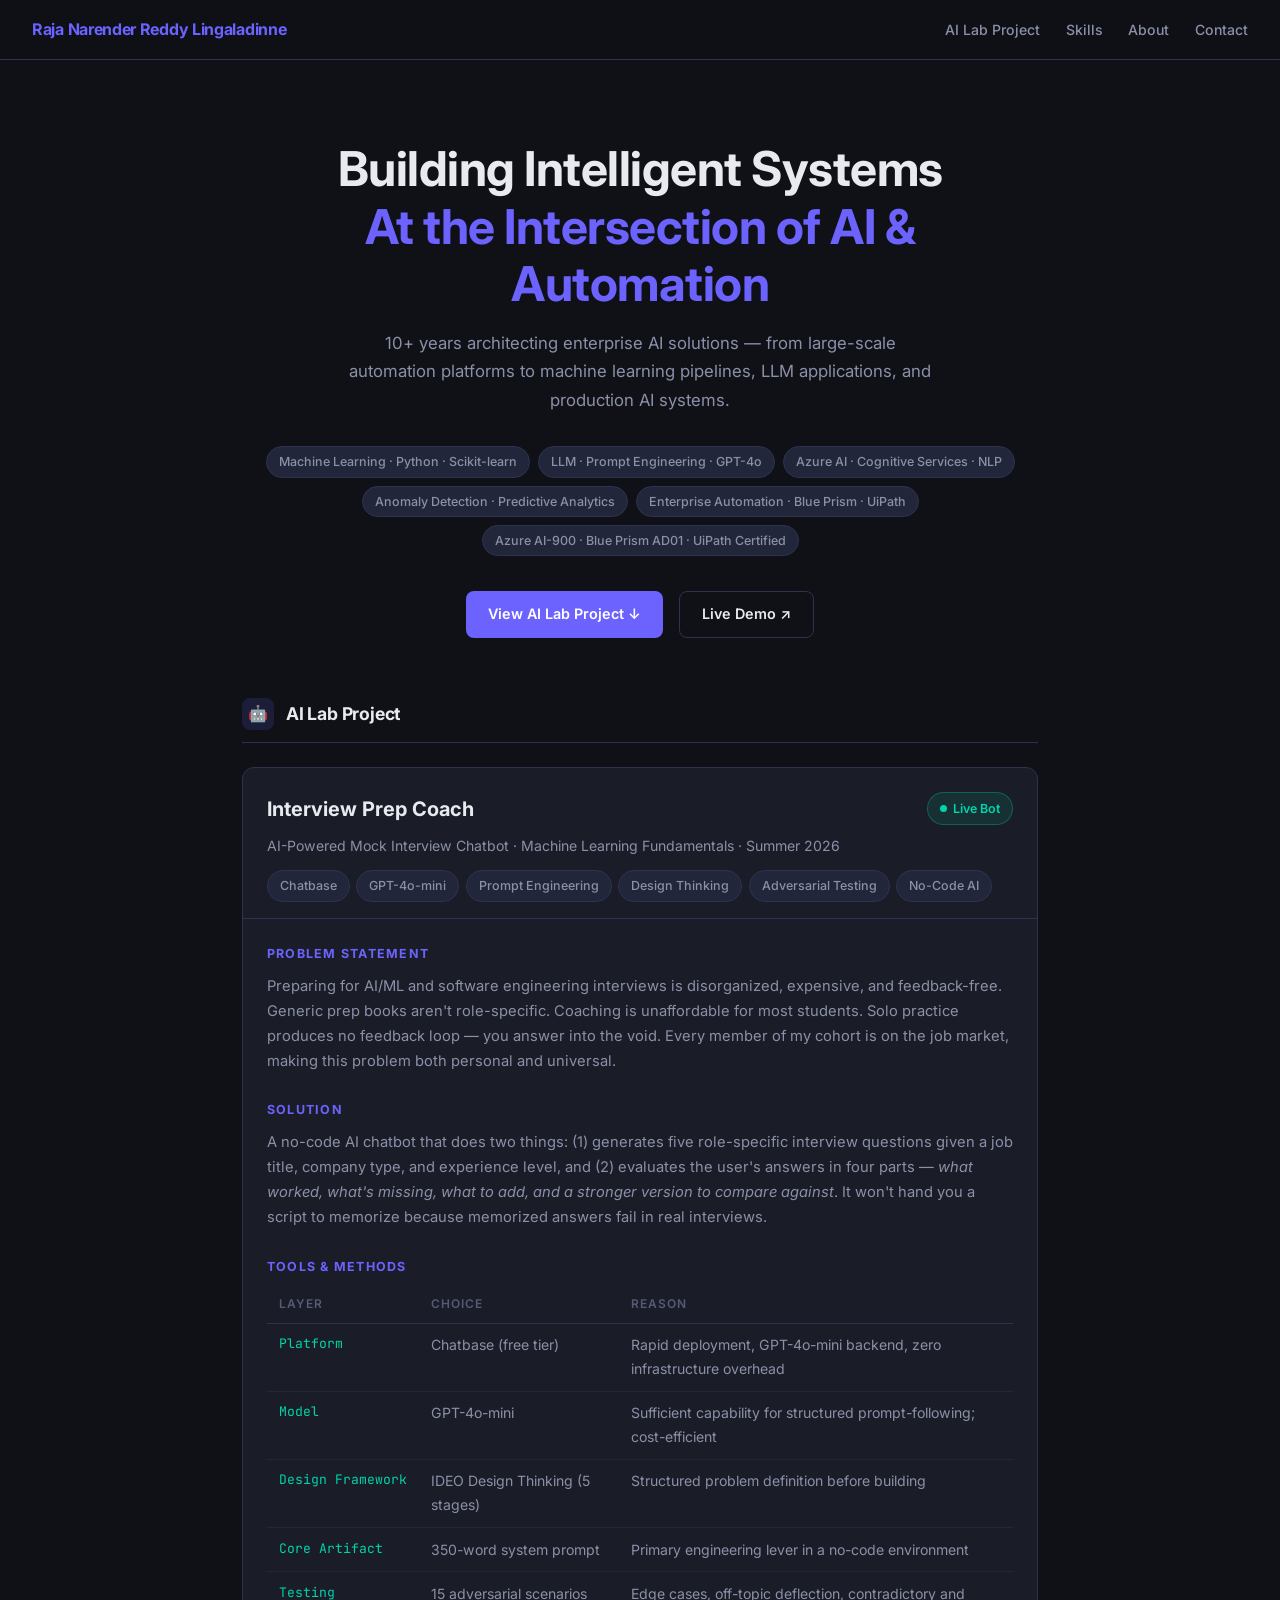
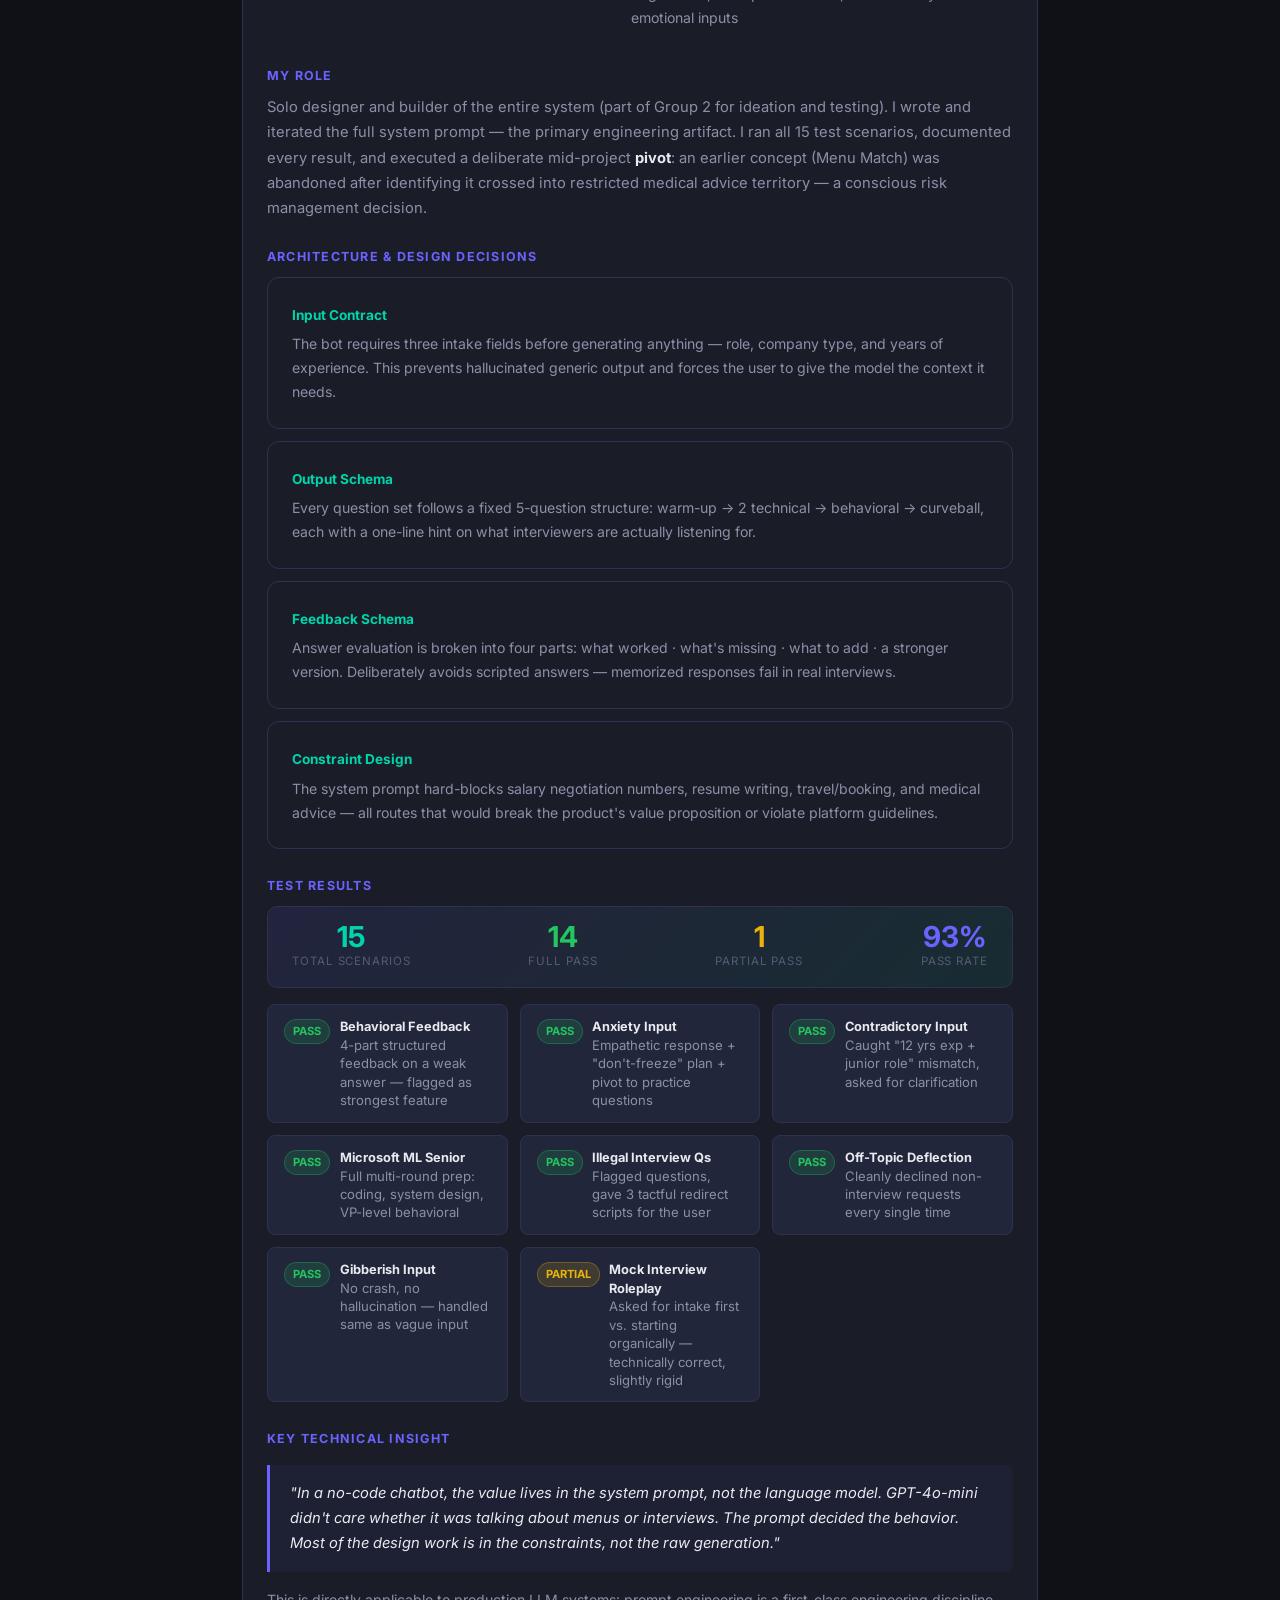
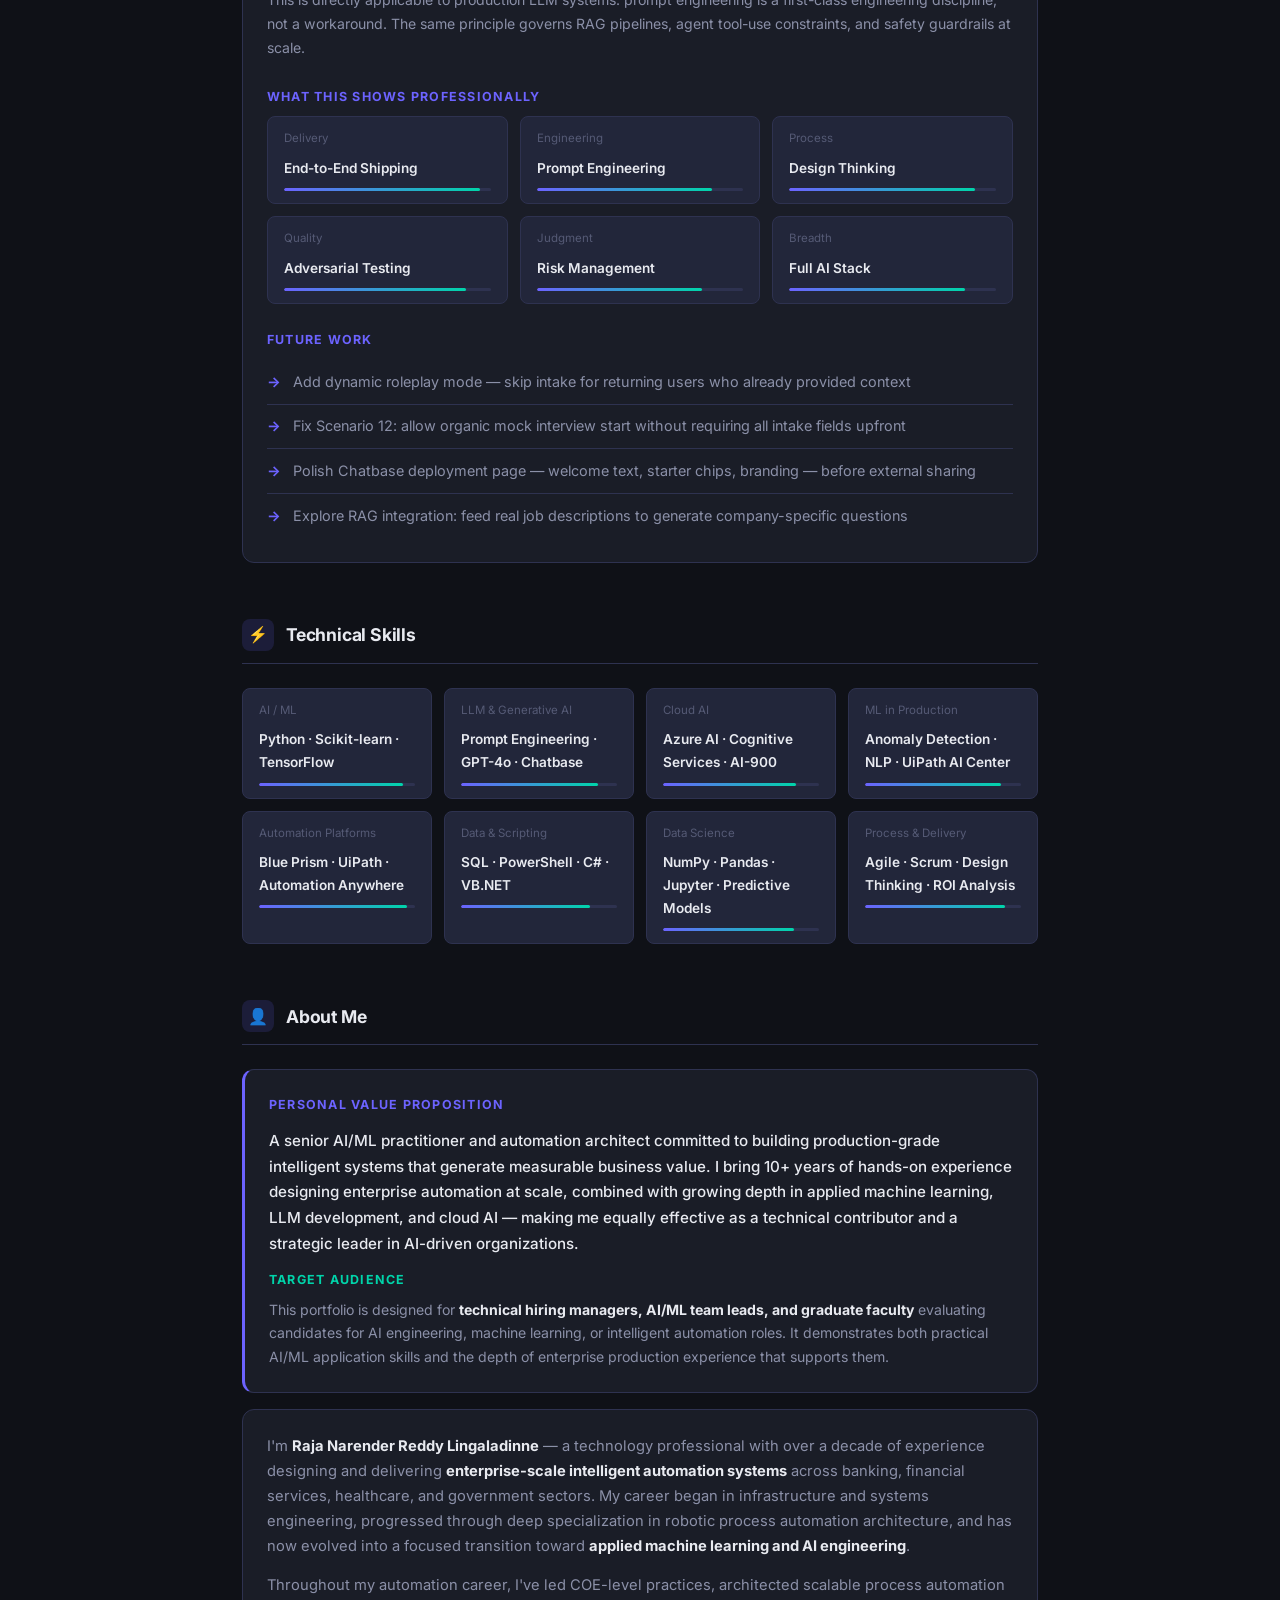
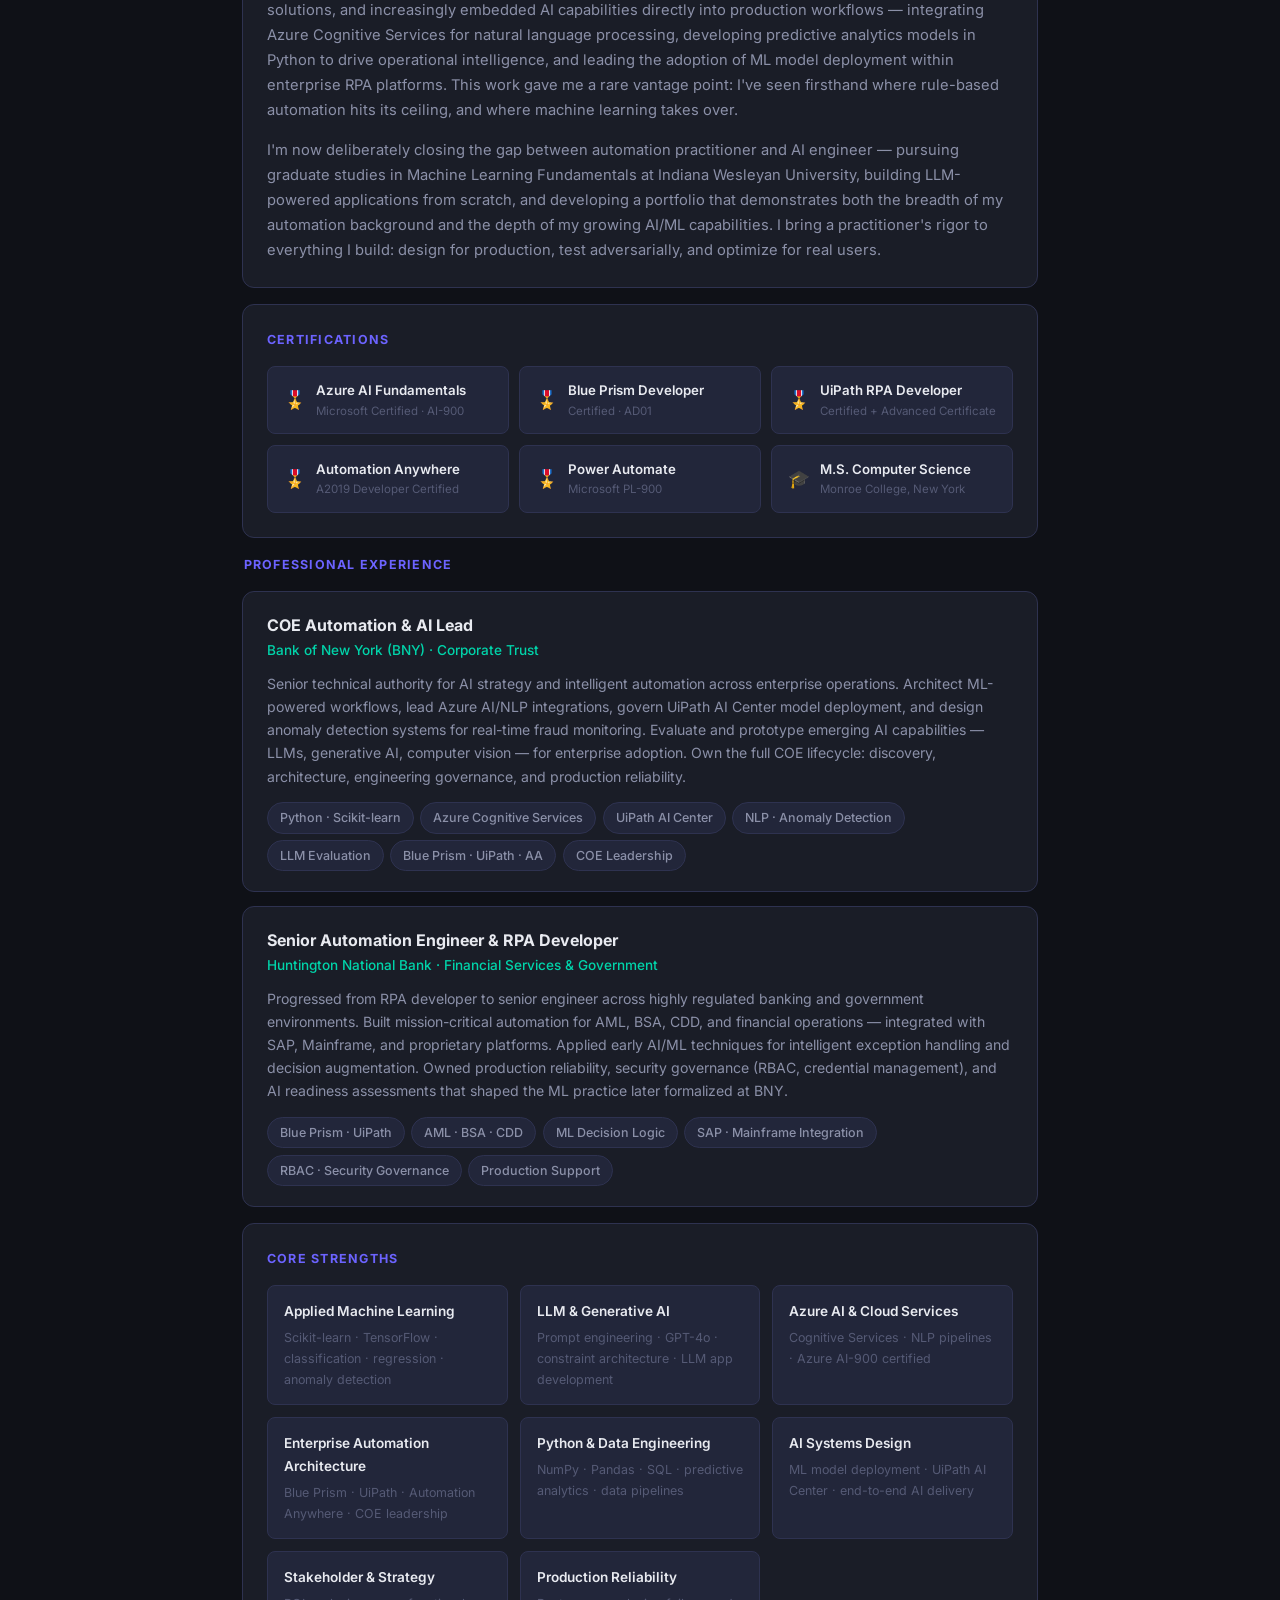
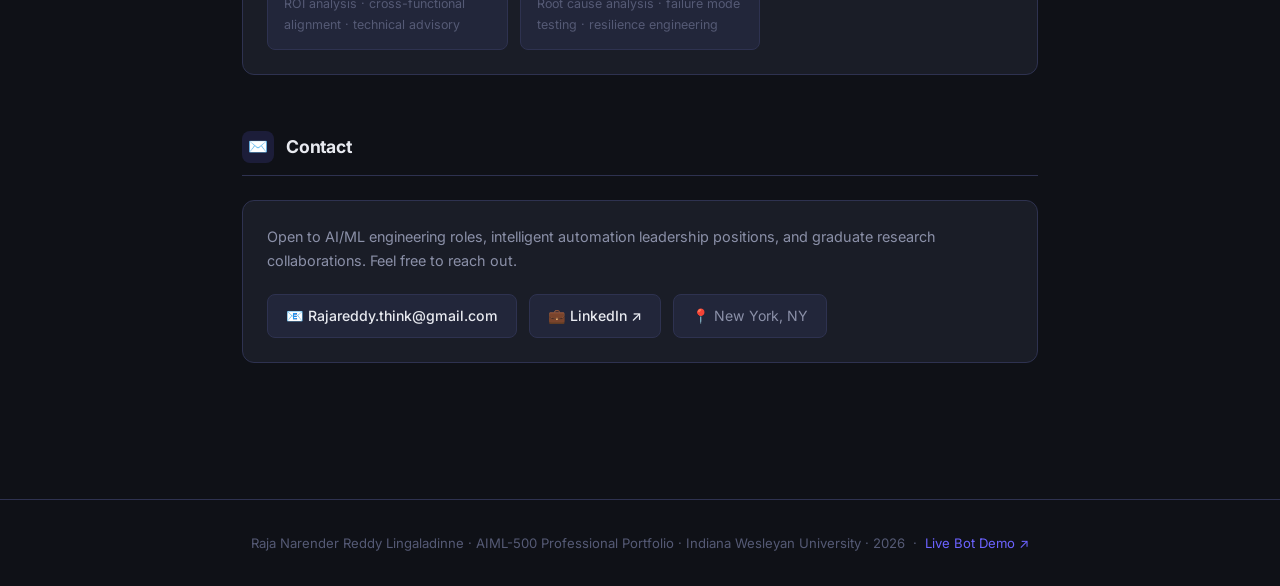
==== index.html @ ad0fbd52 "Initial portfolio commit" ====
<!DOCTYPE html>
<html lang="en">
<head>
  <meta charset="UTF-8" />
  <meta name="viewport" content="width=device-width, initial-scale=1.0" />
  <title>Raja Narender Reddy Lingaladinne | AI/ML Portfolio</title>
  <link href="https://fonts.googleapis.com/css2?family=Inter:wght@300;400;500;600;700&family=JetBrains+Mono:wght@400;500&display=swap" rel="stylesheet" />
  <style>
    :root {
      --bg: #0f1117;
      --surface: #1a1d27;
      --surface2: #22263a;
      --border: #2e3250;
      --accent: #6c63ff;
      --accent2: #00d4aa;
      --accent3: #ff6584;
      --text: #e8eaf0;
      --text-muted: #8b90a8;
      --text-dim: #555a75;
      --green: #22c55e;
      --yellow: #eab308;
      --radius: 12px;
    }

    * { margin: 0; padding: 0; box-sizing: border-box; }

    body {
      font-family: 'Inter', sans-serif;
      background: var(--bg);
      color: var(--text);
      line-height: 1.7;
      font-size: 15px;
    }

    /* NAV */
    nav {
      position: sticky;
      top: 0;
      z-index: 100;
      background: rgba(15, 17, 23, 0.92);
      backdrop-filter: blur(12px);
      border-bottom: 1px solid var(--border);
      padding: 0 2rem;
      display: flex;
      align-items: center;
      justify-content: space-between;
      height: 60px;
    }
    .nav-logo {
      font-weight: 700;
      font-size: 1rem;
      color: var(--accent);
      letter-spacing: -0.3px;
    }
    .nav-links { display: flex; gap: 1.6rem; }
    .nav-links a {
      color: var(--text-muted);
      text-decoration: none;
      font-size: 0.88rem;
      font-weight: 500;
      transition: color 0.2s;
    }
    .nav-links a:hover { color: var(--text); }

    /* HERO */
    .hero {
      max-width: 860px;
      margin: 0 auto;
      padding: 80px 2rem 60px;
      text-align: center;
    }
    .hero h1 {
      font-size: clamp(2rem, 5vw, 3rem);
      font-weight: 700;
      line-height: 1.2;
      letter-spacing: -0.5px;
      margin-bottom: 1rem;
    }
    .hero h1 span { color: var(--accent); }
    .hero p {
      color: var(--text-muted);
      font-size: 1.05rem;
      max-width: 600px;
      margin: 0 auto 2rem;
    }
    .hero-tags {
      display: flex;
      flex-wrap: wrap;
      justify-content: center;
      gap: 0.5rem;
      margin-bottom: 2.2rem;
    }
    .tag {
      background: var(--surface2);
      border: 1px solid var(--border);
      color: var(--text-muted);
      font-size: 0.78rem;
      font-weight: 500;
      padding: 4px 12px;
      border-radius: 999px;
    }
    .hero-actions { display: flex; gap: 1rem; justify-content: center; flex-wrap: wrap; }
    .btn {
      display: inline-flex;
      align-items: center;
      gap: 0.5rem;
      padding: 10px 22px;
      border-radius: 8px;
      font-size: 0.9rem;
      font-weight: 600;
      text-decoration: none;
      transition: all 0.2s;
      cursor: pointer;
      border: none;
    }
    .btn-primary { background: var(--accent); color: #fff; }
    .btn-primary:hover { background: #5a52e0; }
    .btn-outline {
      background: transparent;
      border: 1px solid var(--border);
      color: var(--text);
    }
    .btn-outline:hover { border-color: var(--accent); color: var(--accent); }

    /* MAIN LAYOUT */
    .container { max-width: 860px; margin: 0 auto; padding: 0 2rem 80px; }

    /* SECTION */
    .section { margin-bottom: 3.5rem; }
    .section-header {
      display: flex;
      align-items: center;
      gap: 0.75rem;
      margin-bottom: 1.5rem;
      padding-bottom: 0.75rem;
      border-bottom: 1px solid var(--border);
    }
    .section-icon {
      width: 32px; height: 32px;
      background: rgba(108, 99, 255, 0.15);
      border-radius: 8px;
      display: flex; align-items: center; justify-content: center;
      font-size: 1rem;
    }
    .section-header h2 {
      font-size: 1.1rem;
      font-weight: 700;
      letter-spacing: -0.2px;
    }
    .section-meta {
      margin-left: auto;
      font-size: 0.78rem;
      color: var(--text-dim);
      font-family: 'JetBrains Mono', monospace;
    }

    /* CARD */
    .card {
      background: var(--surface);
      border: 1px solid var(--border);
      border-radius: var(--radius);
      padding: 1.5rem;
      margin-bottom: 1rem;
    }
    .card:last-child { margin-bottom: 0; }

    /* PROJECT CARD */
    .project-card {
      background: var(--surface);
      border: 1px solid var(--border);
      border-radius: var(--radius);
      overflow: hidden;
    }
    .project-header {
      padding: 1.5rem 1.5rem 1rem;
      border-bottom: 1px solid var(--border);
    }
    .project-title-row {
      display: flex;
      align-items: flex-start;
      justify-content: space-between;
      gap: 1rem;
      margin-bottom: 0.5rem;
    }
    .project-title {
      font-size: 1.25rem;
      font-weight: 700;
      color: var(--text);
    }
    .project-live-btn {
      display: inline-flex;
      align-items: center;
      gap: 0.4rem;
      background: rgba(0, 212, 170, 0.1);
      border: 1px solid rgba(0, 212, 170, 0.3);
      color: var(--accent2);
      font-size: 0.78rem;
      font-weight: 600;
      padding: 5px 12px;
      border-radius: 999px;
      text-decoration: none;
      white-space: nowrap;
      transition: all 0.2s;
    }
    .project-live-btn:hover { background: rgba(0, 212, 170, 0.2); }
    .live-dot {
      width: 7px; height: 7px;
      background: var(--accent2);
      border-radius: 50%;
      animation: pulse 2s infinite;
    }
    @keyframes pulse {
      0%, 100% { opacity: 1; }
      50% { opacity: 0.3; }
    }
    .project-subtitle {
      color: var(--text-muted);
      font-size: 0.88rem;
      margin-bottom: 0.8rem;
    }
    .project-tags { display: flex; flex-wrap: wrap; gap: 0.4rem; }
    .project-body { padding: 1.5rem; }

    /* SUBSECTION */
    .subsection { margin-bottom: 1.6rem; }
    .subsection:last-child { margin-bottom: 0; }
    .subsection-title {
      font-size: 0.78rem;
      font-weight: 700;
      text-transform: uppercase;
      letter-spacing: 0.1em;
      color: var(--accent);
      margin-bottom: 0.6rem;
    }
    .subsection p { color: var(--text-muted); font-size: 0.92rem; }

    /* TABLE */
    .tech-table {
      width: 100%;
      border-collapse: collapse;
      font-size: 0.88rem;
      margin-top: 0.5rem;
    }
    .tech-table th {
      text-align: left;
      color: var(--text-dim);
      font-size: 0.75rem;
      font-weight: 600;
      text-transform: uppercase;
      letter-spacing: 0.08em;
      padding: 0.5rem 0.75rem;
      border-bottom: 1px solid var(--border);
    }
    .tech-table td {
      padding: 0.6rem 0.75rem;
      border-bottom: 1px solid rgba(46, 50, 80, 0.5);
      color: var(--text-muted);
      vertical-align: top;
    }
    .tech-table td:first-child {
      font-family: 'JetBrains Mono', monospace;
      font-size: 0.82rem;
      color: var(--accent2);
      white-space: nowrap;
    }
    .tech-table tr:last-child td { border-bottom: none; }

    /* SCENARIO GRID */
    .scenario-grid {
      display: grid;
      grid-template-columns: repeat(auto-fill, minmax(240px, 1fr));
      gap: 0.75rem;
      margin-top: 0.5rem;
    }
    .scenario-item {
      background: var(--surface2);
      border: 1px solid var(--border);
      border-radius: 8px;
      padding: 0.75rem 1rem;
      display: flex;
      gap: 0.6rem;
      align-items: flex-start;
    }
    .scenario-badge {
      font-size: 0.7rem;
      font-weight: 700;
      padding: 2px 8px;
      border-radius: 999px;
      white-space: nowrap;
      margin-top: 2px;
    }
    .pass { background: rgba(34, 197, 94, 0.15); color: var(--green); border: 1px solid rgba(34, 197, 94, 0.3); }
    .partial { background: rgba(234, 179, 8, 0.15); color: var(--yellow); border: 1px solid rgba(234, 179, 8, 0.3); }
    .scenario-text { font-size: 0.82rem; color: var(--text-muted); line-height: 1.4; }
    .scenario-text strong { color: var(--text); font-size: 0.8rem; }

    /* SCORE BANNER */
    .score-banner {
      display: flex;
      align-items: center;
      justify-content: space-between;
      background: linear-gradient(135deg, rgba(108,99,255,0.1), rgba(0,212,170,0.08));
      border: 1px solid var(--border);
      border-radius: 10px;
      padding: 1rem 1.5rem;
      margin-bottom: 1rem;
      flex-wrap: wrap;
      gap: 1rem;
    }
    .score-stat { text-align: center; }
    .score-stat .num {
      font-size: 1.8rem;
      font-weight: 700;
      color: var(--accent2);
      line-height: 1;
    }
    .score-stat .label { font-size: 0.72rem; color: var(--text-dim); text-transform: uppercase; letter-spacing: 0.08em; }

    /* INSIGHT BLOCK */
    .insight {
      border-left: 3px solid var(--accent);
      padding: 1rem 1.25rem;
      background: rgba(108, 99, 255, 0.06);
      border-radius: 0 8px 8px 0;
      margin: 1rem 0;
    }
    .insight p {
      font-style: italic;
      color: var(--text);
      font-size: 0.92rem;
    }

    /* TIMELINE */
    .timeline-item {
      display: flex;
      gap: 1rem;
      padding: 1rem 0;
      border-bottom: 1px solid var(--border);
    }
    .timeline-item:last-child { border-bottom: none; }
    .timeline-year {
      font-family: 'JetBrains Mono', monospace;
      font-size: 0.82rem;
      color: var(--accent);
      font-weight: 600;
      min-width: 60px;
      padding-top: 2px;
    }
    .timeline-content strong { color: var(--text); font-size: 0.9rem; }
    .timeline-content p { color: var(--text-muted); font-size: 0.85rem; margin-top: 2px; }

    /* SKILLS */
    .skills-grid {
      display: grid;
      grid-template-columns: repeat(auto-fill, minmax(180px, 1fr));
      gap: 0.75rem;
    }
    .skill-item {
      background: var(--surface2);
      border: 1px solid var(--border);
      border-radius: 8px;
      padding: 0.75rem 1rem;
    }
    .skill-item .skill-name { font-size: 0.85rem; font-weight: 600; color: var(--text); }
    .skill-item .skill-cat { font-size: 0.72rem; color: var(--text-dim); margin-bottom: 0.5rem; }
    .skill-bar-bg { height: 3px; background: var(--border); border-radius: 999px; overflow: hidden; }
    .skill-bar-fill { height: 100%; border-radius: 999px; background: linear-gradient(90deg, var(--accent), var(--accent2)); }

    /* FUTURE WORK */
    .future-list { list-style: none; }
    .future-list li {
      display: flex;
      gap: 0.75rem;
      padding: 0.6rem 0;
      border-bottom: 1px solid var(--border);
      color: var(--text-muted);
      font-size: 0.9rem;
    }
    .future-list li:last-child { border-bottom: none; }
    .future-list li::before {
      content: '→';
      color: var(--accent);
      font-weight: 700;
      flex-shrink: 0;
    }

    /* FOOTER */
    footer {
      border-top: 1px solid var(--border);
      padding: 2rem;
      text-align: center;
      color: var(--text-dim);
      font-size: 0.82rem;
    }
    footer a { color: var(--accent); text-decoration: none; }

    /* RESPONSIVE */
    @media (max-width: 600px) {
      .project-title-row { flex-direction: column; }
      .score-banner { flex-direction: column; align-items: flex-start; }
      .nav-links { display: none; }
    }
  </style>
</head>
<body>

<!-- NAV -->
<nav>
  <div class="nav-logo">Raja Narender Reddy Lingaladinne</div>
  <div class="nav-links">
    <a href="#artifact">AI Lab Project</a>
    <a href="#skills">Skills</a>
    <a href="#about">About</a>
    <a href="#contact">Contact</a>
  </div>
</nav>

<!-- HERO -->
<div class="hero">
  <h1>Building Intelligent Systems<br /><span>At the Intersection of AI &amp; Automation</span></h1>
  <p>
    10+ years architecting enterprise AI solutions — from large-scale automation platforms
    to machine learning pipelines, LLM applications, and production AI systems.
  </p>
  <div class="hero-tags">
    <span class="tag">Machine Learning · Python · Scikit-learn</span>
    <span class="tag">LLM · Prompt Engineering · GPT-4o</span>
    <span class="tag">Azure AI · Cognitive Services · NLP</span>
    <span class="tag">Anomaly Detection · Predictive Analytics</span>
    <span class="tag">Enterprise Automation · Blue Prism · UiPath</span>
    <span class="tag">Azure AI-900 · Blue Prism AD01 · UiPath Certified</span>
  </div>
  <div class="hero-actions">
    <a href="#artifact" class="btn btn-primary">View AI Lab Project ↓</a>
    <a href="https://www.chatbase.co/B_hX8l5FC4GH_uthtMgUL/help" target="_blank" class="btn btn-outline">Live Demo ↗</a>
  </div>
</div>

<!-- MAIN -->
<div class="container">

  <!-- ── ARTIFACT 1 ── -->
  <div class="section" id="artifact">
    <div class="section-header">
      <div class="section-icon">🤖</div>
      <h2>AI Lab Project</h2>
    </div>

    <div class="project-card">
      <div class="project-header">
        <div class="project-title-row">
          <div class="project-title">Interview Prep Coach</div>
          <a href="https://www.chatbase.co/B_hX8l5FC4GH_uthtMgUL/help" target="_blank" class="project-live-btn">
            <span class="live-dot"></span> Live Bot
          </a>
        </div>
        <div class="project-subtitle">
          AI-Powered Mock Interview Chatbot · Machine Learning Fundamentals · Summer 2026
        </div>
        <div class="project-tags">
          <span class="tag">Chatbase</span>
          <span class="tag">GPT-4o-mini</span>
          <span class="tag">Prompt Engineering</span>
          <span class="tag">Design Thinking</span>
          <span class="tag">Adversarial Testing</span>
          <span class="tag">No-Code AI</span>
        </div>
      </div>

      <div class="project-body">

        <!-- PROBLEM -->
        <div class="subsection">
          <div class="subsection-title">Problem Statement</div>
          <p>
            Preparing for AI/ML and software engineering interviews is disorganized, expensive, and feedback-free.
            Generic prep books aren't role-specific. Coaching is unaffordable for most students.
            Solo practice produces no feedback loop — you answer into the void.
            Every member of my cohort is on the job market, making this problem both personal and universal.
          </p>
        </div>

        <!-- SOLUTION -->
        <div class="subsection">
          <div class="subsection-title">Solution</div>
          <p>
            A no-code AI chatbot that does two things: (1) generates five role-specific interview questions
            given a job title, company type, and experience level, and (2) evaluates the user's answers
            in four parts — <em>what worked, what's missing, what to add, and a stronger version to compare against</em>.
            It won't hand you a script to memorize because memorized answers fail in real interviews.
          </p>
        </div>

        <!-- TOOLS & METHODS -->
        <div class="subsection">
          <div class="subsection-title">Tools &amp; Methods</div>
          <table class="tech-table">
            <thead>
              <tr>
                <th>Layer</th>
                <th>Choice</th>
                <th>Reason</th>
              </tr>
            </thead>
            <tbody>
              <tr>
                <td>Platform</td>
                <td>Chatbase (free tier)</td>
                <td>Rapid deployment, GPT-4o-mini backend, zero infrastructure overhead</td>
              </tr>
              <tr>
                <td>Model</td>
                <td>GPT-4o-mini</td>
                <td>Sufficient capability for structured prompt-following; cost-efficient</td>
              </tr>
              <tr>
                <td>Design Framework</td>
                <td>IDEO Design Thinking (5 stages)</td>
                <td>Structured problem definition before building</td>
              </tr>
              <tr>
                <td>Core Artifact</td>
                <td>350-word system prompt</td>
                <td>Primary engineering lever in a no-code environment</td>
              </tr>
              <tr>
                <td>Testing</td>
                <td>15 adversarial scenarios</td>
                <td>Edge cases, off-topic deflection, contradictory and emotional inputs</td>
              </tr>
            </tbody>
          </table>
        </div>

        <!-- MY ROLE -->
        <div class="subsection">
          <div class="subsection-title">My Role</div>
          <p>
            Solo designer and builder of the entire system (part of Group 2 for ideation and testing).
            I wrote and iterated the full system prompt — the primary engineering artifact.
            I ran all 15 test scenarios, documented every result, and executed a deliberate
            mid-project <strong style="color:var(--text)">pivot</strong>: an earlier concept (Menu Match) was abandoned after
            identifying it crossed into restricted medical advice territory — a conscious risk management decision.
          </p>
        </div>

        <!-- DESIGN DECISIONS -->
        <div class="subsection">
          <div class="subsection-title">Architecture &amp; Design Decisions</div>
          <div class="card" style="margin-bottom:0.75rem">
            <strong style="color:var(--accent2); font-size:0.85rem;">Input Contract</strong>
            <p style="color:var(--text-muted); font-size:0.88rem; margin-top:0.3rem;">
              The bot requires three intake fields before generating anything — role, company type, and years of experience.
              This prevents hallucinated generic output and forces the user to give the model the context it needs.
            </p>
          </div>
          <div class="card" style="margin-bottom:0.75rem">
            <strong style="color:var(--accent2); font-size:0.85rem;">Output Schema</strong>
            <p style="color:var(--text-muted); font-size:0.88rem; margin-top:0.3rem;">
              Every question set follows a fixed 5-question structure: warm-up → 2 technical → behavioral → curveball,
              each with a one-line hint on what interviewers are actually listening for.
            </p>
          </div>
          <div class="card" style="margin-bottom:0.75rem">
            <strong style="color:var(--accent2); font-size:0.85rem;">Feedback Schema</strong>
            <p style="color:var(--text-muted); font-size:0.88rem; margin-top:0.3rem;">
              Answer evaluation is broken into four parts: what worked · what's missing · what to add · a stronger version.
              Deliberately avoids scripted answers — memorized responses fail in real interviews.
            </p>
          </div>
          <div class="card">
            <strong style="color:var(--accent2); font-size:0.85rem;">Constraint Design</strong>
            <p style="color:var(--text-muted); font-size:0.88rem; margin-top:0.3rem;">
              The system prompt hard-blocks salary negotiation numbers, resume writing, travel/booking, and medical advice —
              all routes that would break the product's value proposition or violate platform guidelines.
            </p>
          </div>
        </div>

        <!-- TEST RESULTS -->
        <div class="subsection">
          <div class="subsection-title">Test Results</div>
          <div class="score-banner">
            <div class="score-stat">
              <div class="num">15</div>
              <div class="label">Total Scenarios</div>
            </div>
            <div class="score-stat">
              <div class="num" style="color:var(--green)">14</div>
              <div class="label">Full Pass</div>
            </div>
            <div class="score-stat">
              <div class="num" style="color:var(--yellow)">1</div>
              <div class="label">Partial Pass</div>
            </div>
            <div class="score-stat">
              <div class="num" style="color:var(--accent)">93%</div>
              <div class="label">Pass Rate</div>
            </div>
          </div>
          <div class="scenario-grid">
            <div class="scenario-item">
              <span class="scenario-badge pass">PASS</span>
              <div class="scenario-text"><strong>Behavioral Feedback</strong><br />4-part structured feedback on a weak answer — flagged as strongest feature</div>
            </div>
            <div class="scenario-item">
              <span class="scenario-badge pass">PASS</span>
              <div class="scenario-text"><strong>Anxiety Input</strong><br />Empathetic response + "don't-freeze" plan + pivot to practice questions</div>
            </div>
            <div class="scenario-item">
              <span class="scenario-badge pass">PASS</span>
              <div class="scenario-text"><strong>Contradictory Input</strong><br />Caught "12 yrs exp + junior role" mismatch, asked for clarification</div>
            </div>
            <div class="scenario-item">
              <span class="scenario-badge pass">PASS</span>
              <div class="scenario-text"><strong>Microsoft ML Senior</strong><br />Full multi-round prep: coding, system design, VP-level behavioral</div>
            </div>
            <div class="scenario-item">
              <span class="scenario-badge pass">PASS</span>
              <div class="scenario-text"><strong>Illegal Interview Qs</strong><br />Flagged questions, gave 3 tactful redirect scripts for the user</div>
            </div>
            <div class="scenario-item">
              <span class="scenario-badge pass">PASS</span>
              <div class="scenario-text"><strong>Off-Topic Deflection</strong><br />Cleanly declined non-interview requests every single time</div>
            </div>
            <div class="scenario-item">
              <span class="scenario-badge pass">PASS</span>
              <div class="scenario-text"><strong>Gibberish Input</strong><br />No crash, no hallucination — handled same as vague input</div>
            </div>
            <div class="scenario-item">
              <span class="scenario-badge partial">PARTIAL</span>
              <div class="scenario-text"><strong>Mock Interview Roleplay</strong><br />Asked for intake first vs. starting organically — technically correct, slightly rigid</div>
            </div>
          </div>
        </div>

        <!-- KEY INSIGHT -->
        <div class="subsection">
          <div class="subsection-title">Key Technical Insight</div>
          <div class="insight">
            <p>
              "In a no-code chatbot, the value lives in the system prompt, not the language model.
              GPT-4o-mini didn't care whether it was talking about menus or interviews.
              The prompt decided the behavior. Most of the design work is in the constraints, not the raw generation."
            </p>
          </div>
          <p style="color:var(--text-muted); font-size:0.88rem; margin-top:0.75rem;">
            This is directly applicable to production LLM systems: prompt engineering is a first-class
            engineering discipline, not a workaround. The same principle governs RAG pipelines,
            agent tool-use constraints, and safety guardrails at scale.
          </p>
        </div>

        <!-- WHAT THIS SHOWS -->
        <div class="subsection">
          <div class="subsection-title">What This Shows Professionally</div>
          <div class="skills-grid">
            <div class="skill-item">
              <div class="skill-cat">Delivery</div>
              <div class="skill-name">End-to-End Shipping</div>
              <div class="skill-bar-bg" style="margin-top:0.5rem"><div class="skill-bar-fill" style="width:95%"></div></div>
            </div>
            <div class="skill-item">
              <div class="skill-cat">Engineering</div>
              <div class="skill-name">Prompt Engineering</div>
              <div class="skill-bar-bg" style="margin-top:0.5rem"><div class="skill-bar-fill" style="width:85%"></div></div>
            </div>
            <div class="skill-item">
              <div class="skill-cat">Process</div>
              <div class="skill-name">Design Thinking</div>
              <div class="skill-bar-bg" style="margin-top:0.5rem"><div class="skill-bar-fill" style="width:90%"></div></div>
            </div>
            <div class="skill-item">
              <div class="skill-cat">Quality</div>
              <div class="skill-name">Adversarial Testing</div>
              <div class="skill-bar-bg" style="margin-top:0.5rem"><div class="skill-bar-fill" style="width:88%"></div></div>
            </div>
            <div class="skill-item">
              <div class="skill-cat">Judgment</div>
              <div class="skill-name">Risk Management</div>
              <div class="skill-bar-bg" style="margin-top:0.5rem"><div class="skill-bar-fill" style="width:80%"></div></div>
            </div>
            <div class="skill-item">
              <div class="skill-cat">Breadth</div>
              <div class="skill-name">Full AI Stack</div>
              <div class="skill-bar-bg" style="margin-top:0.5rem"><div class="skill-bar-fill" style="width:85%"></div></div>
            </div>
          </div>
        </div>

        <!-- FUTURE WORK -->
        <div class="subsection">
          <div class="subsection-title">Future Work</div>
          <ul class="future-list">
            <li>Add dynamic roleplay mode — skip intake for returning users who already provided context</li>
            <li>Fix Scenario 12: allow organic mock interview start without requiring all intake fields upfront</li>
            <li>Polish Chatbase deployment page — welcome text, starter chips, branding — before external sharing</li>
            <li>Explore RAG integration: feed real job descriptions to generate company-specific questions</li>
          </ul>
        </div>

      </div><!-- /project-body -->
    </div><!-- /project-card -->
  </div><!-- /artifact section -->




  <!-- ── SKILLS ── -->
  <div class="section" id="skills">
    <div class="section-header">
      <div class="section-icon">⚡</div>
      <h2>Technical Skills</h2>
    </div>
    <div class="skills-grid">
      <div class="skill-item">
        <div class="skill-cat">AI / ML</div>
        <div class="skill-name">Python · Scikit-learn · TensorFlow</div>
        <div class="skill-bar-bg" style="margin-top:0.5rem"><div class="skill-bar-fill" style="width:92%"></div></div>
      </div>
      <div class="skill-item">
        <div class="skill-cat">LLM &amp; Generative AI</div>
        <div class="skill-name">Prompt Engineering · GPT-4o · Chatbase</div>
        <div class="skill-bar-bg" style="margin-top:0.5rem"><div class="skill-bar-fill" style="width:88%"></div></div>
      </div>
      <div class="skill-item">
        <div class="skill-cat">Cloud AI</div>
        <div class="skill-name">Azure AI · Cognitive Services · AI-900</div>
        <div class="skill-bar-bg" style="margin-top:0.5rem"><div class="skill-bar-fill" style="width:85%"></div></div>
      </div>
      <div class="skill-item">
        <div class="skill-cat">ML in Production</div>
        <div class="skill-name">Anomaly Detection · NLP · UiPath AI Center</div>
        <div class="skill-bar-bg" style="margin-top:0.5rem"><div class="skill-bar-fill" style="width:87%"></div></div>
      </div>
      <div class="skill-item">
        <div class="skill-cat">Automation Platforms</div>
        <div class="skill-name">Blue Prism · UiPath · Automation Anywhere</div>
        <div class="skill-bar-bg" style="margin-top:0.5rem"><div class="skill-bar-fill" style="width:95%"></div></div>
      </div>
      <div class="skill-item">
        <div class="skill-cat">Data &amp; Scripting</div>
        <div class="skill-name">SQL · PowerShell · C# · VB.NET</div>
        <div class="skill-bar-bg" style="margin-top:0.5rem"><div class="skill-bar-fill" style="width:83%"></div></div>
      </div>
      <div class="skill-item">
        <div class="skill-cat">Data Science</div>
        <div class="skill-name">NumPy · Pandas · Jupyter · Predictive Models</div>
        <div class="skill-bar-bg" style="margin-top:0.5rem"><div class="skill-bar-fill" style="width:84%"></div></div>
      </div>
      <div class="skill-item">
        <div class="skill-cat">Process &amp; Delivery</div>
        <div class="skill-name">Agile · Scrum · Design Thinking · ROI Analysis</div>
        <div class="skill-bar-bg" style="margin-top:0.5rem"><div class="skill-bar-fill" style="width:90%"></div></div>
      </div>
    </div>
  </div>


  <!-- ── ABOUT ── -->
  <div class="section" id="about">
    <div class="section-header">
      <div class="section-icon">👤</div>
      <h2>About Me</h2>
    </div>

    <!-- VALUE STATEMENT + AUDIENCE -->
    <div class="card" style="margin-bottom:1rem; border-left:3px solid var(--accent);">
      <div style="font-size:0.78rem; font-weight:700; text-transform:uppercase; letter-spacing:0.1em; color:var(--accent); margin-bottom:0.75rem;">Personal Value Proposition</div>
      <p style="color:var(--text); font-size:0.95rem; font-weight:500; line-height:1.7; margin-bottom:0.75rem;">
        A senior AI/ML practitioner and automation architect committed to building production-grade intelligent systems
        that generate measurable business value. I bring 10+ years of hands-on experience designing enterprise automation
        at scale, combined with growing depth in applied machine learning, LLM development, and cloud AI — making me equally
        effective as a technical contributor and a strategic leader in AI-driven organizations.
      </p>
      <div style="font-size:0.78rem; font-weight:700; text-transform:uppercase; letter-spacing:0.1em; color:var(--accent2); margin-bottom:0.5rem;">Target Audience</div>
      <p style="color:var(--text-muted); font-size:0.88rem; line-height:1.65;">
        This portfolio is designed for <strong style="color:var(--text)">technical hiring managers, AI/ML team leads, and graduate faculty</strong>
        evaluating candidates for AI engineering, machine learning, or intelligent automation roles. It demonstrates both
        practical AI/ML application skills and the depth of enterprise production experience that supports them.
      </p>
    </div>

    <!-- BIO -->
    <div class="card" style="margin-bottom:1rem">
      <p style="color:var(--text-muted); font-size:0.92rem; margin-bottom:0.9rem;">
        I'm <strong style="color:var(--text)">Raja Narender Reddy Lingaladinne</strong> — a technology professional with over a decade of experience
        designing and delivering <strong style="color:var(--text)">enterprise-scale intelligent automation systems</strong> across banking, financial services,
        healthcare, and government sectors. My career began in infrastructure and systems engineering, progressed through
        deep specialization in robotic process automation architecture, and has now evolved into a focused transition toward
        <strong style="color:var(--text)">applied machine learning and AI engineering</strong>.
      </p>
      <p style="color:var(--text-muted); font-size:0.92rem; margin-bottom:0.9rem;">
        Throughout my automation career, I've led COE-level practices, architected scalable process automation solutions,
        and increasingly embedded AI capabilities directly into production workflows — integrating Azure Cognitive Services
        for natural language processing, developing predictive analytics models in Python to drive operational intelligence,
        and leading the adoption of ML model deployment within enterprise RPA platforms. This work gave me a rare vantage point:
        I've seen firsthand where rule-based automation hits its ceiling, and where machine learning takes over.
      </p>
      <p style="color:var(--text-muted); font-size:0.92rem;">
        I'm now deliberately closing the gap between automation practitioner and AI engineer — pursuing graduate studies
        in Machine Learning Fundamentals at Indiana Wesleyan University, building LLM-powered applications from scratch,
        and developing a portfolio that demonstrates both the breadth of my automation background and the depth of
        my growing AI/ML capabilities. I bring a practitioner's rigor to everything I build:
        design for production, test adversarially, and optimize for real users.
      </p>
    </div>

    <!-- CERTIFICATIONS -->
    <div class="card" style="margin-bottom:1rem">
      <div style="font-size:0.78rem; font-weight:700; text-transform:uppercase; letter-spacing:0.1em; color:var(--accent); margin-bottom:1rem;">Certifications</div>
      <div style="display:grid; grid-template-columns: repeat(auto-fill, minmax(220px, 1fr)); gap:0.65rem;">
        <div style="background:var(--surface2); border:1px solid var(--border); border-radius:8px; padding:0.75rem 1rem; display:flex; align-items:center; gap:0.6rem;">
          <span style="font-size:1.1rem;">🎖️</span>
          <div>
            <div style="font-size:0.83rem; font-weight:600; color:var(--text);">Azure AI Fundamentals</div>
            <div style="font-size:0.72rem; color:var(--text-dim);">Microsoft Certified · AI-900</div>
          </div>
        </div>
        <div style="background:var(--surface2); border:1px solid var(--border); border-radius:8px; padding:0.75rem 1rem; display:flex; align-items:center; gap:0.6rem;">
          <span style="font-size:1.1rem;">🎖️</span>
          <div>
            <div style="font-size:0.83rem; font-weight:600; color:var(--text);">Blue Prism Developer</div>
            <div style="font-size:0.72rem; color:var(--text-dim);">Certified · AD01</div>
          </div>
        </div>
        <div style="background:var(--surface2); border:1px solid var(--border); border-radius:8px; padding:0.75rem 1rem; display:flex; align-items:center; gap:0.6rem;">
          <span style="font-size:1.1rem;">🎖️</span>
          <div>
            <div style="font-size:0.83rem; font-weight:600; color:var(--text);">UiPath RPA Developer</div>
            <div style="font-size:0.72rem; color:var(--text-dim);">Certified + Advanced Certificate</div>
          </div>
        </div>
        <div style="background:var(--surface2); border:1px solid var(--border); border-radius:8px; padding:0.75rem 1rem; display:flex; align-items:center; gap:0.6rem;">
          <span style="font-size:1.1rem;">🎖️</span>
          <div>
            <div style="font-size:0.83rem; font-weight:600; color:var(--text);">Automation Anywhere</div>
            <div style="font-size:0.72rem; color:var(--text-dim);">A2019 Developer Certified</div>
          </div>
        </div>
        <div style="background:var(--surface2); border:1px solid var(--border); border-radius:8px; padding:0.75rem 1rem; display:flex; align-items:center; gap:0.6rem;">
          <span style="font-size:1.1rem;">🎖️</span>
          <div>
            <div style="font-size:0.83rem; font-weight:600; color:var(--text);">Power Automate</div>
            <div style="font-size:0.72rem; color:var(--text-dim);">Microsoft PL-900</div>
          </div>
        </div>
        <div style="background:var(--surface2); border:1px solid var(--border); border-radius:8px; padding:0.75rem 1rem; display:flex; align-items:center; gap:0.6rem;">
          <span style="font-size:1.1rem;">🎓</span>
          <div>
            <div style="font-size:0.83rem; font-weight:600; color:var(--text);">M.S. Computer Science</div>
            <div style="font-size:0.72rem; color:var(--text-dim);">Monroe College, New York</div>
          </div>
        </div>
      </div>
    </div>

    <!-- PROFESSIONAL EXPERIENCE -->
    <div style="margin-bottom:1rem;">
      <div style="font-size:0.78rem; font-weight:700; text-transform:uppercase; letter-spacing:0.1em; color:var(--accent); margin-bottom:1rem; padding-left:0.1rem;">Professional Experience</div>

      <!-- BNY CARD -->
      <div style="background:var(--surface); border:1px solid var(--border); border-radius:var(--radius); padding:1.25rem 1.5rem; margin-bottom:0.85rem;">
        <div style="display:flex; justify-content:space-between; align-items:flex-start; flex-wrap:wrap; gap:0.5rem; margin-bottom:0.6rem;">
          <div>
            <div style="font-size:1rem; font-weight:700; color:var(--text);">COE Automation &amp; AI Lead</div>
            <div style="font-size:0.85rem; color:var(--accent2); font-weight:500;">Bank of New York (BNY) · Corporate Trust</div>
          </div>
        </div>
        <p style="color:var(--text-muted); font-size:0.88rem; line-height:1.65; margin-bottom:0.9rem;">
          Senior technical authority for AI strategy and intelligent automation across enterprise operations.
          Architect ML-powered workflows, lead Azure AI/NLP integrations, govern UiPath AI Center model deployment,
          and design anomaly detection systems for real-time fraud monitoring. Evaluate and prototype emerging AI capabilities
          — LLMs, generative AI, computer vision — for enterprise adoption. Own the full COE lifecycle: discovery, architecture,
          engineering governance, and production reliability.
        </p>
        <div style="display:flex; flex-wrap:wrap; gap:0.4rem;">
          <span class="tag">Python · Scikit-learn</span>
          <span class="tag">Azure Cognitive Services</span>
          <span class="tag">UiPath AI Center</span>
          <span class="tag">NLP · Anomaly Detection</span>
          <span class="tag">LLM Evaluation</span>
          <span class="tag">Blue Prism · UiPath · AA</span>
          <span class="tag">COE Leadership</span>
        </div>
      </div>

      <!-- HUNTINGTON / OHIO CARD -->
      <div style="background:var(--surface); border:1px solid var(--border); border-radius:var(--radius); padding:1.25rem 1.5rem;">
        <div style="display:flex; justify-content:space-between; align-items:flex-start; flex-wrap:wrap; gap:0.5rem; margin-bottom:0.6rem;">
          <div>
            <div style="font-size:1rem; font-weight:700; color:var(--text);">Senior Automation Engineer &amp; RPA Developer</div>
            <div style="font-size:0.85rem; color:var(--accent2); font-weight:500;">Huntington National Bank · Financial Services &amp; Government</div>
          </div>
        </div>
        <p style="color:var(--text-muted); font-size:0.88rem; line-height:1.65; margin-bottom:0.9rem;">
          Progressed from RPA developer to senior engineer across highly regulated banking and government environments.
          Built mission-critical automation for AML, BSA, CDD, and financial operations — integrated with SAP, Mainframe,
          and proprietary platforms. Applied early AI/ML techniques for intelligent exception handling and decision augmentation.
          Owned production reliability, security governance (RBAC, credential management), and AI readiness assessments
          that shaped the ML practice later formalized at BNY.
        </p>
        <div style="display:flex; flex-wrap:wrap; gap:0.4rem;">
          <span class="tag">Blue Prism · UiPath</span>
          <span class="tag">AML · BSA · CDD</span>
          <span class="tag">ML Decision Logic</span>
          <span class="tag">SAP · Mainframe Integration</span>
          <span class="tag">RBAC · Security Governance</span>
          <span class="tag">Production Support</span>
        </div>
      </div>

    </div>

    <!-- CORE STRENGTHS -->
    <div class="card">
      <div style="font-size:0.78rem; font-weight:700; text-transform:uppercase; letter-spacing:0.1em; color:var(--accent); margin-bottom:1rem;">Core Strengths</div>
      <div style="display:grid; grid-template-columns: repeat(auto-fill, minmax(200px, 1fr)); gap:0.75rem;">
        <div style="background:var(--surface2); border:1px solid var(--border); border-radius:8px; padding:0.85rem 1rem;">
          <div style="font-size:0.85rem; font-weight:600; color:var(--text); margin-bottom:0.25rem;">Applied Machine Learning</div>
          <div style="font-size:0.78rem; color:var(--text-dim);">Scikit-learn · TensorFlow · classification · regression · anomaly detection</div>
        </div>
        <div style="background:var(--surface2); border:1px solid var(--border); border-radius:8px; padding:0.85rem 1rem;">
          <div style="font-size:0.85rem; font-weight:600; color:var(--text); margin-bottom:0.25rem;">LLM &amp; Generative AI</div>
          <div style="font-size:0.78rem; color:var(--text-dim);">Prompt engineering · GPT-4o · constraint architecture · LLM app development</div>
        </div>
        <div style="background:var(--surface2); border:1px solid var(--border); border-radius:8px; padding:0.85rem 1rem;">
          <div style="font-size:0.85rem; font-weight:600; color:var(--text); margin-bottom:0.25rem;">Azure AI &amp; Cloud Services</div>
          <div style="font-size:0.78rem; color:var(--text-dim);">Cognitive Services · NLP pipelines · Azure AI-900 certified</div>
        </div>
        <div style="background:var(--surface2); border:1px solid var(--border); border-radius:8px; padding:0.85rem 1rem;">
          <div style="font-size:0.85rem; font-weight:600; color:var(--text); margin-bottom:0.25rem;">Enterprise Automation Architecture</div>
          <div style="font-size:0.78rem; color:var(--text-dim);">Blue Prism · UiPath · Automation Anywhere · COE leadership</div>
        </div>
        <div style="background:var(--surface2); border:1px solid var(--border); border-radius:8px; padding:0.85rem 1rem;">
          <div style="font-size:0.85rem; font-weight:600; color:var(--text); margin-bottom:0.25rem;">Python &amp; Data Engineering</div>
          <div style="font-size:0.78rem; color:var(--text-dim);">NumPy · Pandas · SQL · predictive analytics · data pipelines</div>
        </div>
        <div style="background:var(--surface2); border:1px solid var(--border); border-radius:8px; padding:0.85rem 1rem;">
          <div style="font-size:0.85rem; font-weight:600; color:var(--text); margin-bottom:0.25rem;">AI Systems Design</div>
          <div style="font-size:0.78rem; color:var(--text-dim);">ML model deployment · UiPath AI Center · end-to-end AI delivery</div>
        </div>
        <div style="background:var(--surface2); border:1px solid var(--border); border-radius:8px; padding:0.85rem 1rem;">
          <div style="font-size:0.85rem; font-weight:600; color:var(--text); margin-bottom:0.25rem;">Stakeholder &amp; Strategy</div>
          <div style="font-size:0.78rem; color:var(--text-dim);">ROI analysis · cross-functional alignment · technical advisory</div>
        </div>
        <div style="background:var(--surface2); border:1px solid var(--border); border-radius:8px; padding:0.85rem 1rem;">
          <div style="font-size:0.85rem; font-weight:600; color:var(--text); margin-bottom:0.25rem;">Production Reliability</div>
          <div style="font-size:0.78rem; color:var(--text-dim);">Root cause analysis · failure mode testing · resilience engineering</div>
        </div>
      </div>
    </div>

  </div>

  <!-- ── CONTACT ── -->
  <div class="section" id="contact">
    <div class="section-header">
      <div class="section-icon">✉️</div>
      <h2>Contact</h2>
    </div>
    <div class="card">
      <p style="color:var(--text-muted); font-size:0.9rem; margin-bottom:1.25rem;">
        Open to AI/ML engineering roles, intelligent automation leadership positions, and graduate research collaborations.
        Feel free to reach out.
      </p>
      <div style="display:flex; flex-wrap:wrap; gap:0.75rem;">
        <a href="mailto:Rajareddy.think@gmail.com" style="display:inline-flex; align-items:center; gap:0.5rem; background:var(--surface2); border:1px solid var(--border); color:var(--text); text-decoration:none; padding:9px 18px; border-radius:8px; font-size:0.88rem; font-weight:500; transition:border-color 0.2s;" onmouseover="this.style.borderColor='var(--accent)'" onmouseout="this.style.borderColor='var(--border)'">📧 Rajareddy.think@gmail.com</a>
        <a href="https://www.linkedin.com/in/raja-reddy-lingaladinne" target="_blank" style="display:inline-flex; align-items:center; gap:0.5rem; background:var(--surface2); border:1px solid var(--border); color:var(--text); text-decoration:none; padding:9px 18px; border-radius:8px; font-size:0.88rem; font-weight:500; transition:border-color 0.2s;" onmouseover="this.style.borderColor='var(--accent2)'" onmouseout="this.style.borderColor='var(--border)'">💼 LinkedIn ↗</a>
        <span style="display:inline-flex; align-items:center; gap:0.5rem; background:var(--surface2); border:1px solid var(--border); color:var(--text-muted); padding:9px 18px; border-radius:8px; font-size:0.88rem;">📍 New York, NY</span>
      </div>
    </div>
  </div>

</div><!-- /container -->

<!-- FOOTER -->
<footer>
  <p>
    Raja Narender Reddy Lingaladinne · AIML-500 Professional Portfolio · Indiana Wesleyan University · 2026
    &nbsp;·&nbsp;
    <a href="https://www.chatbase.co/B_hX8l5FC4GH_uthtMgUL/help" target="_blank">Live Bot Demo ↗</a>
  </p>
</footer>

</body>
</html>
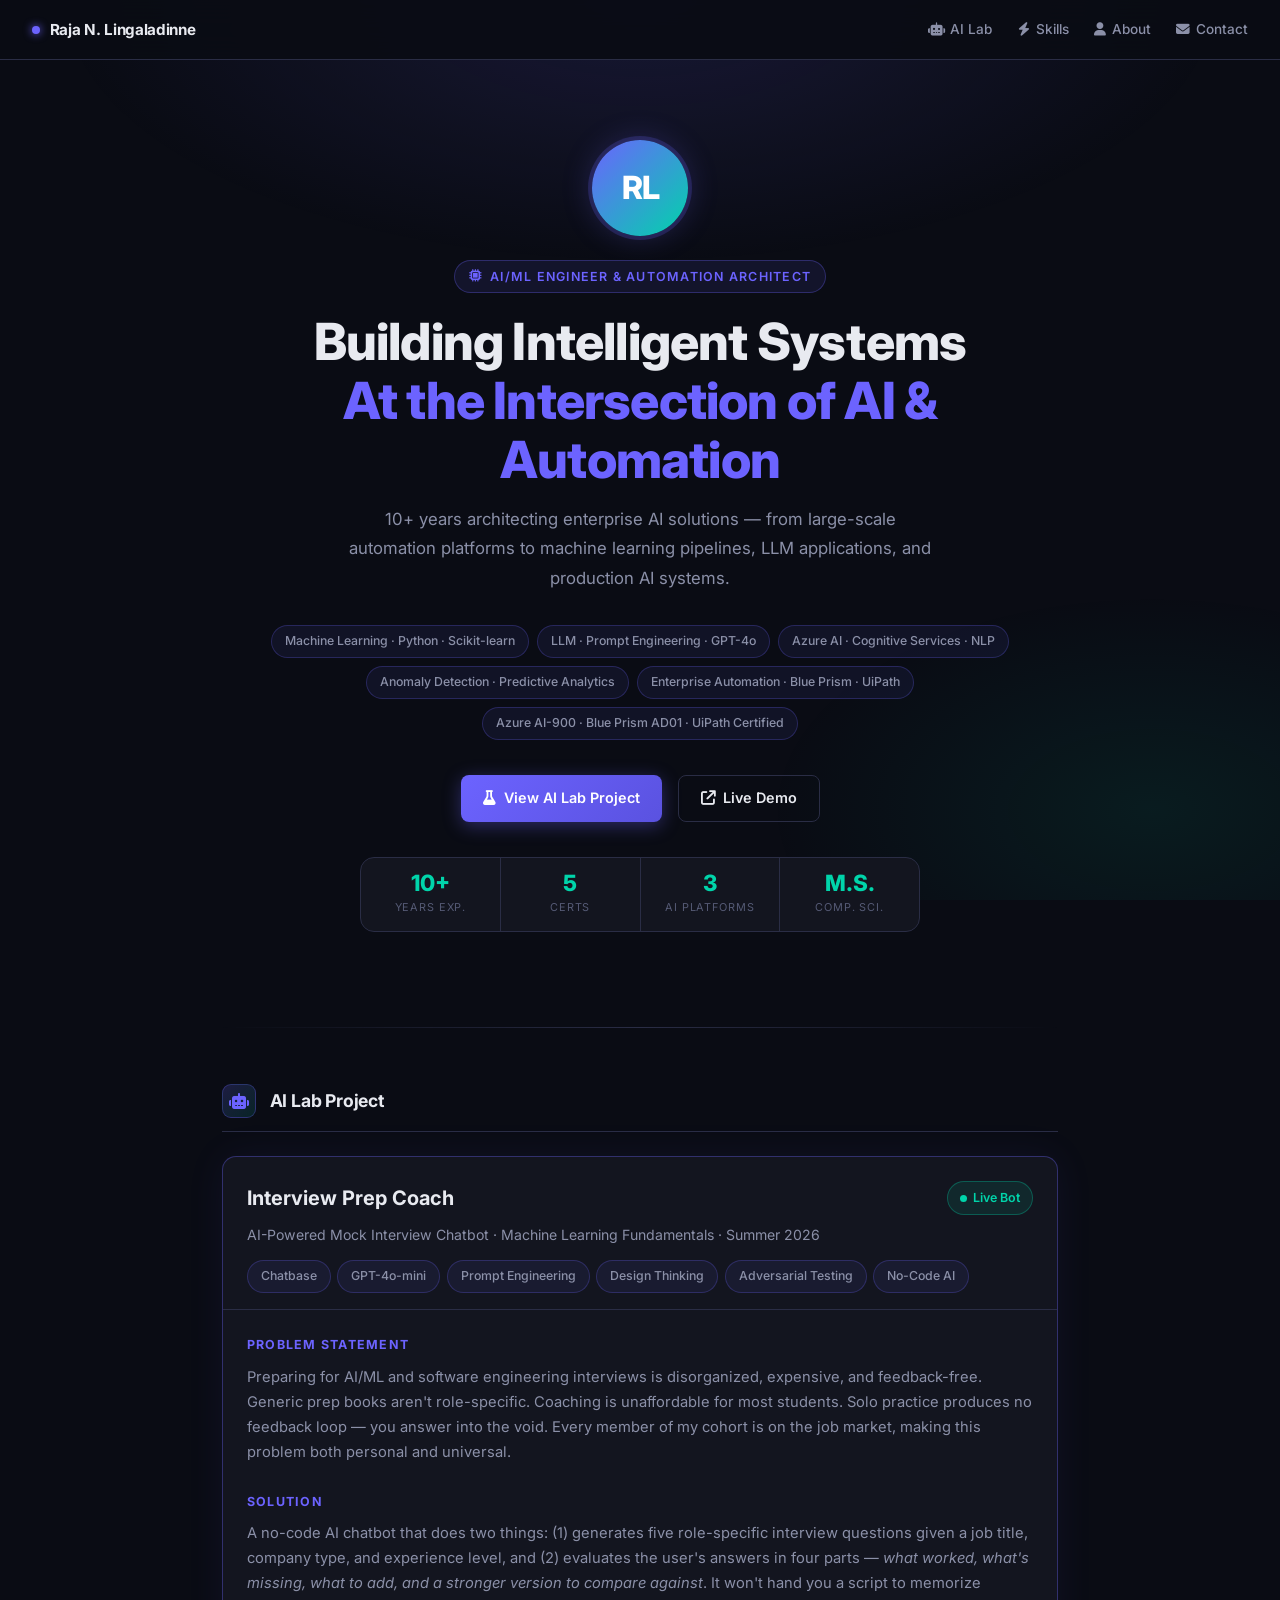
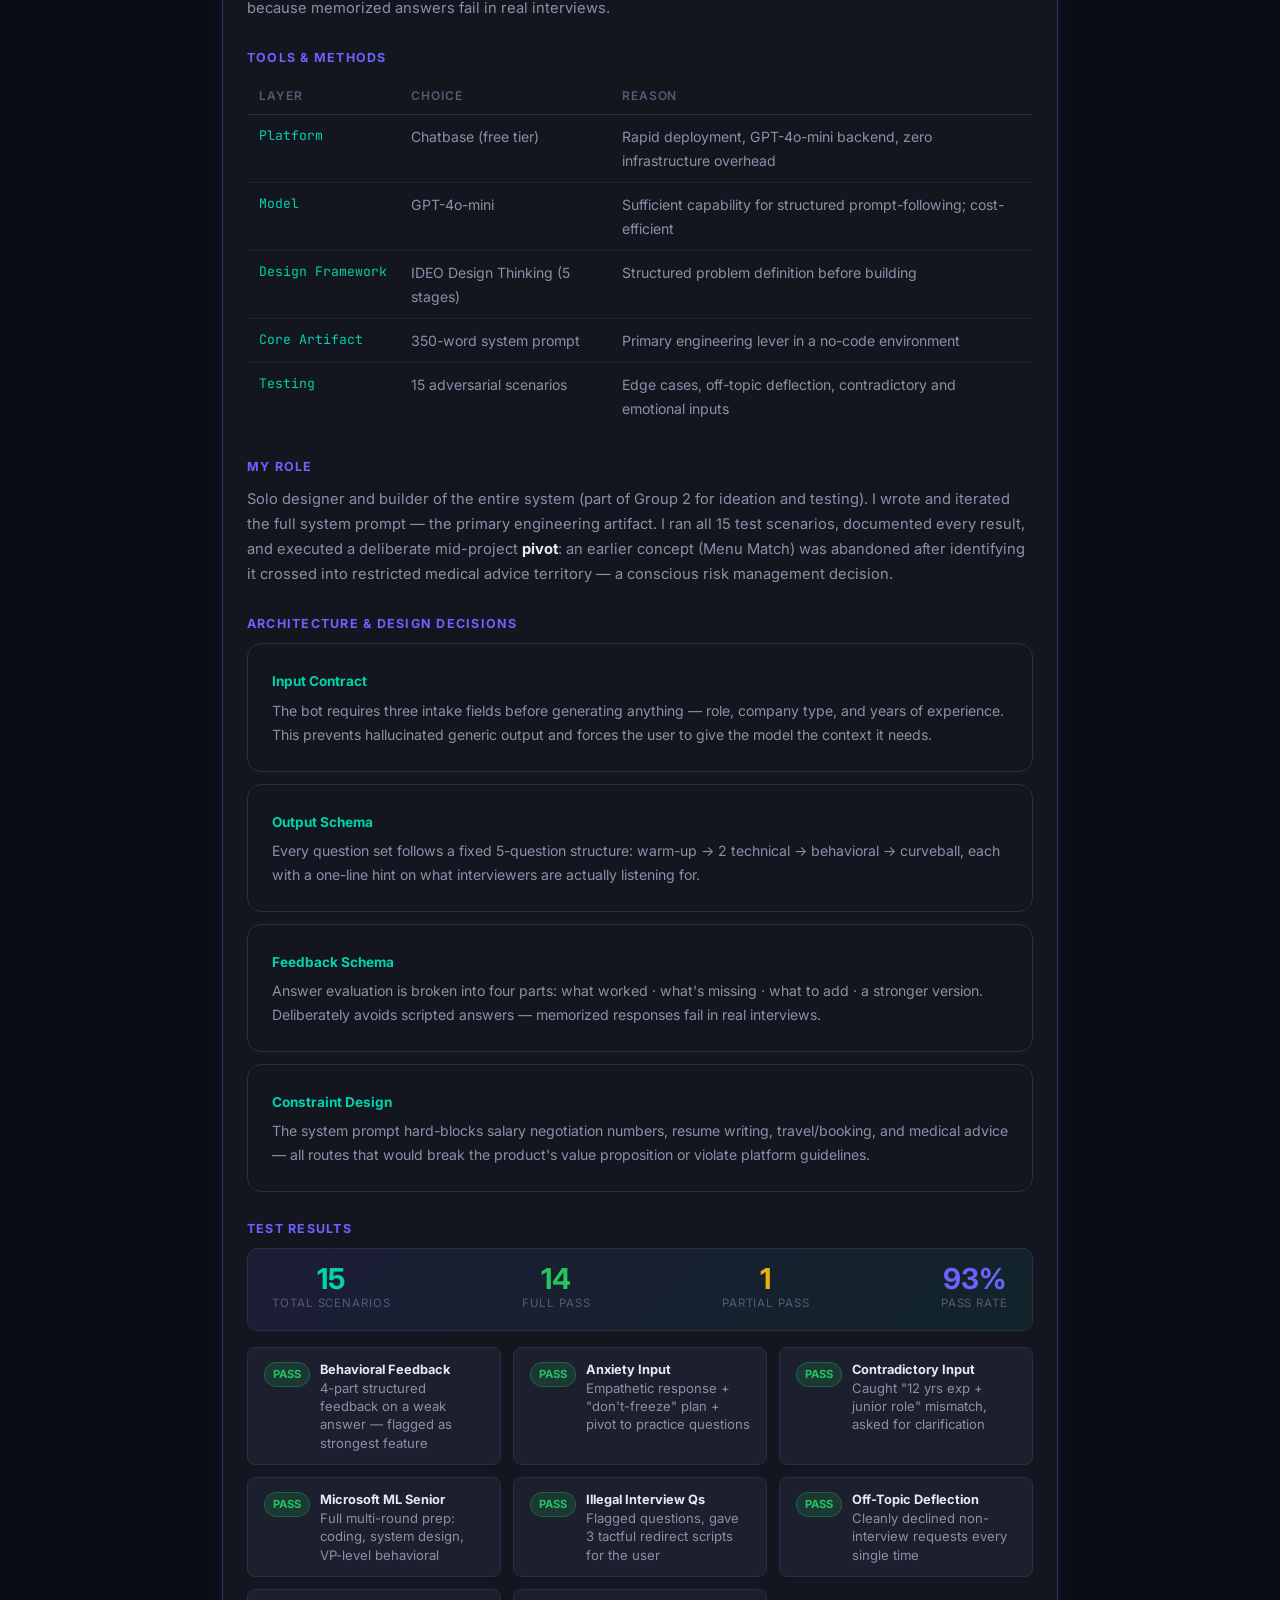
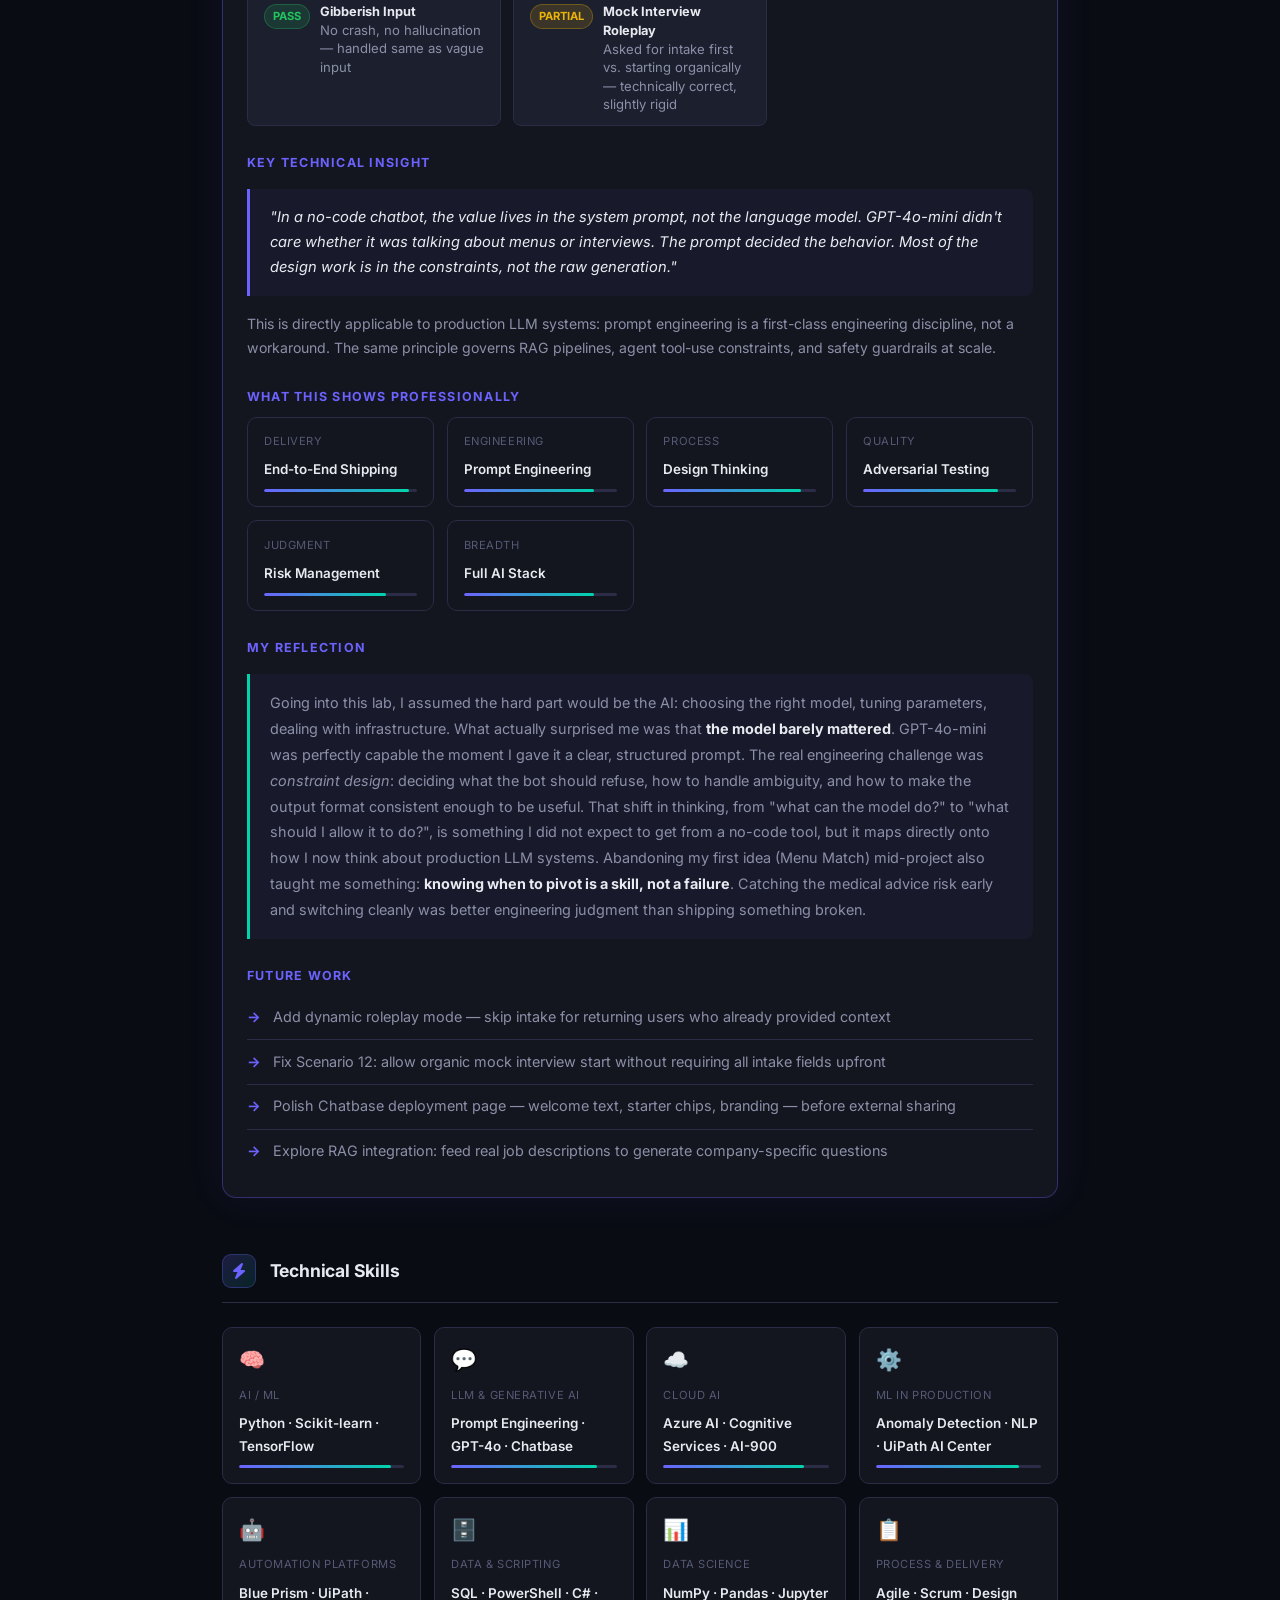
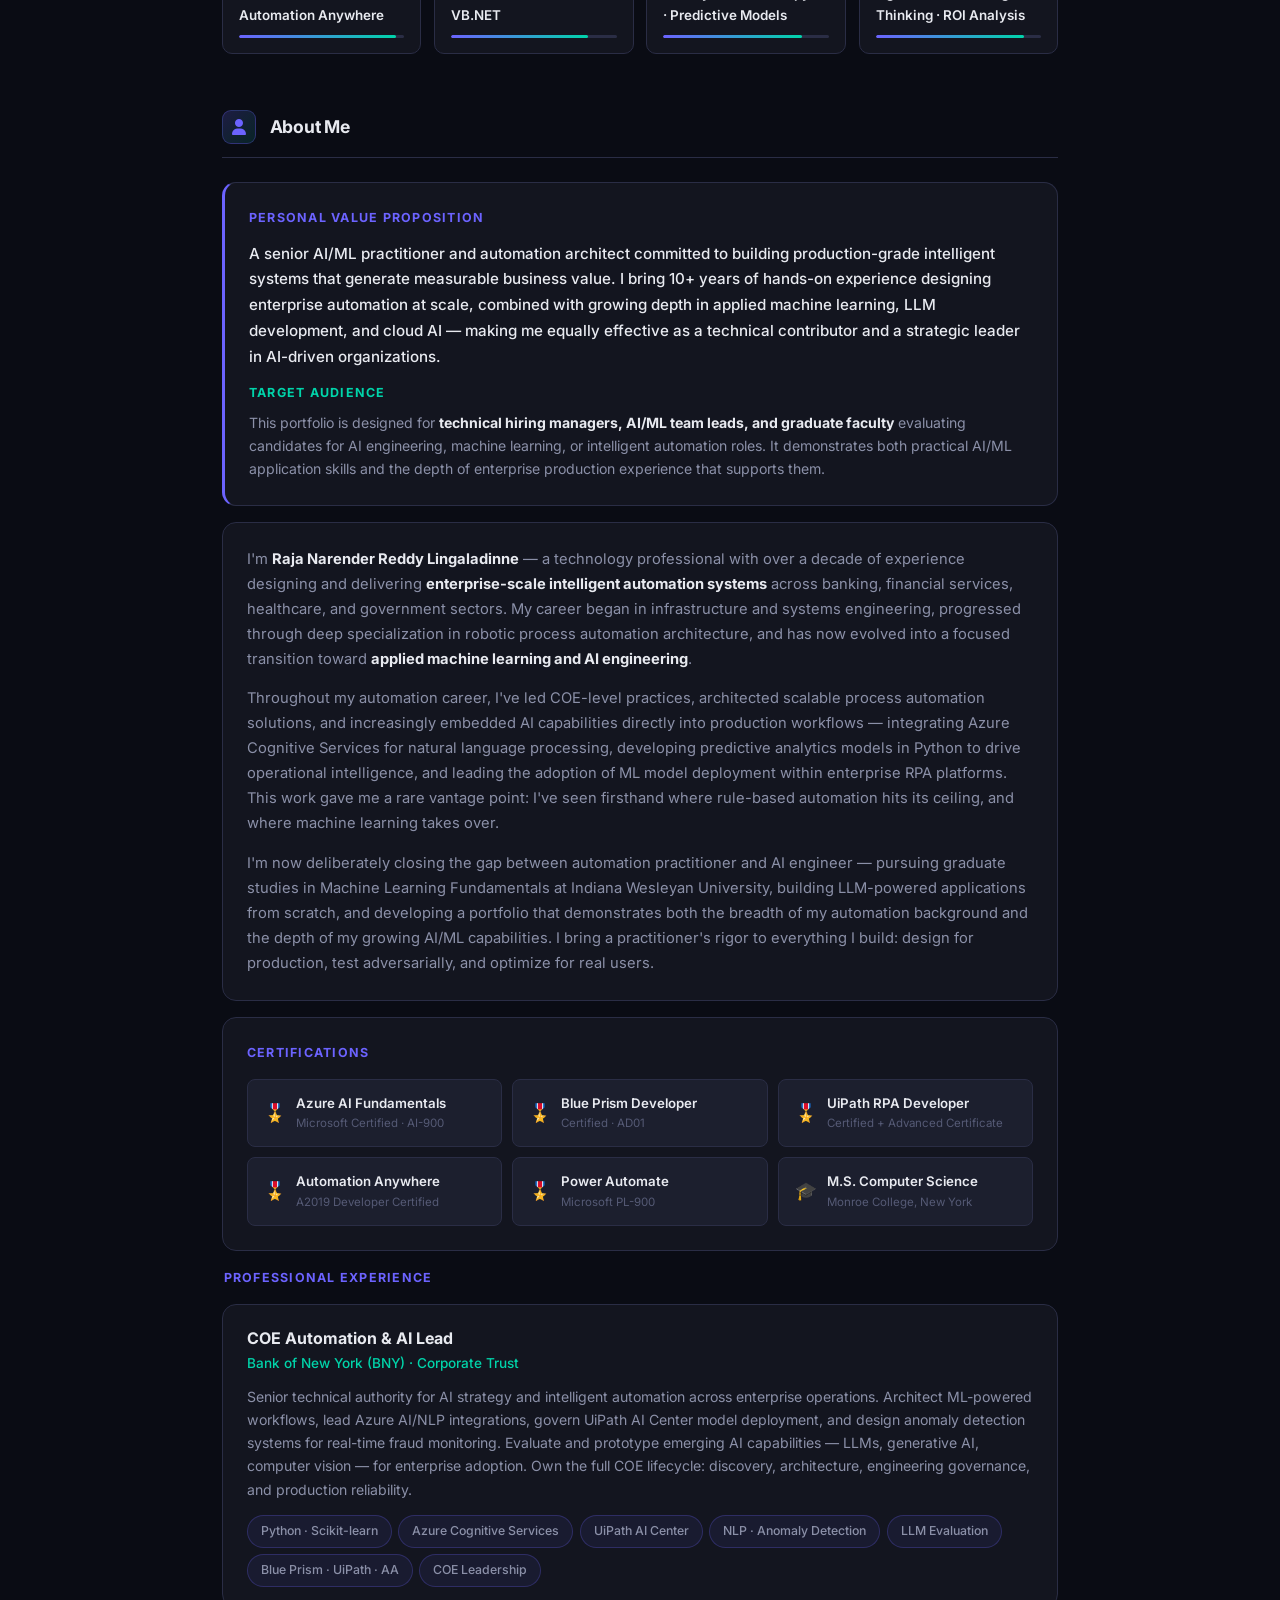
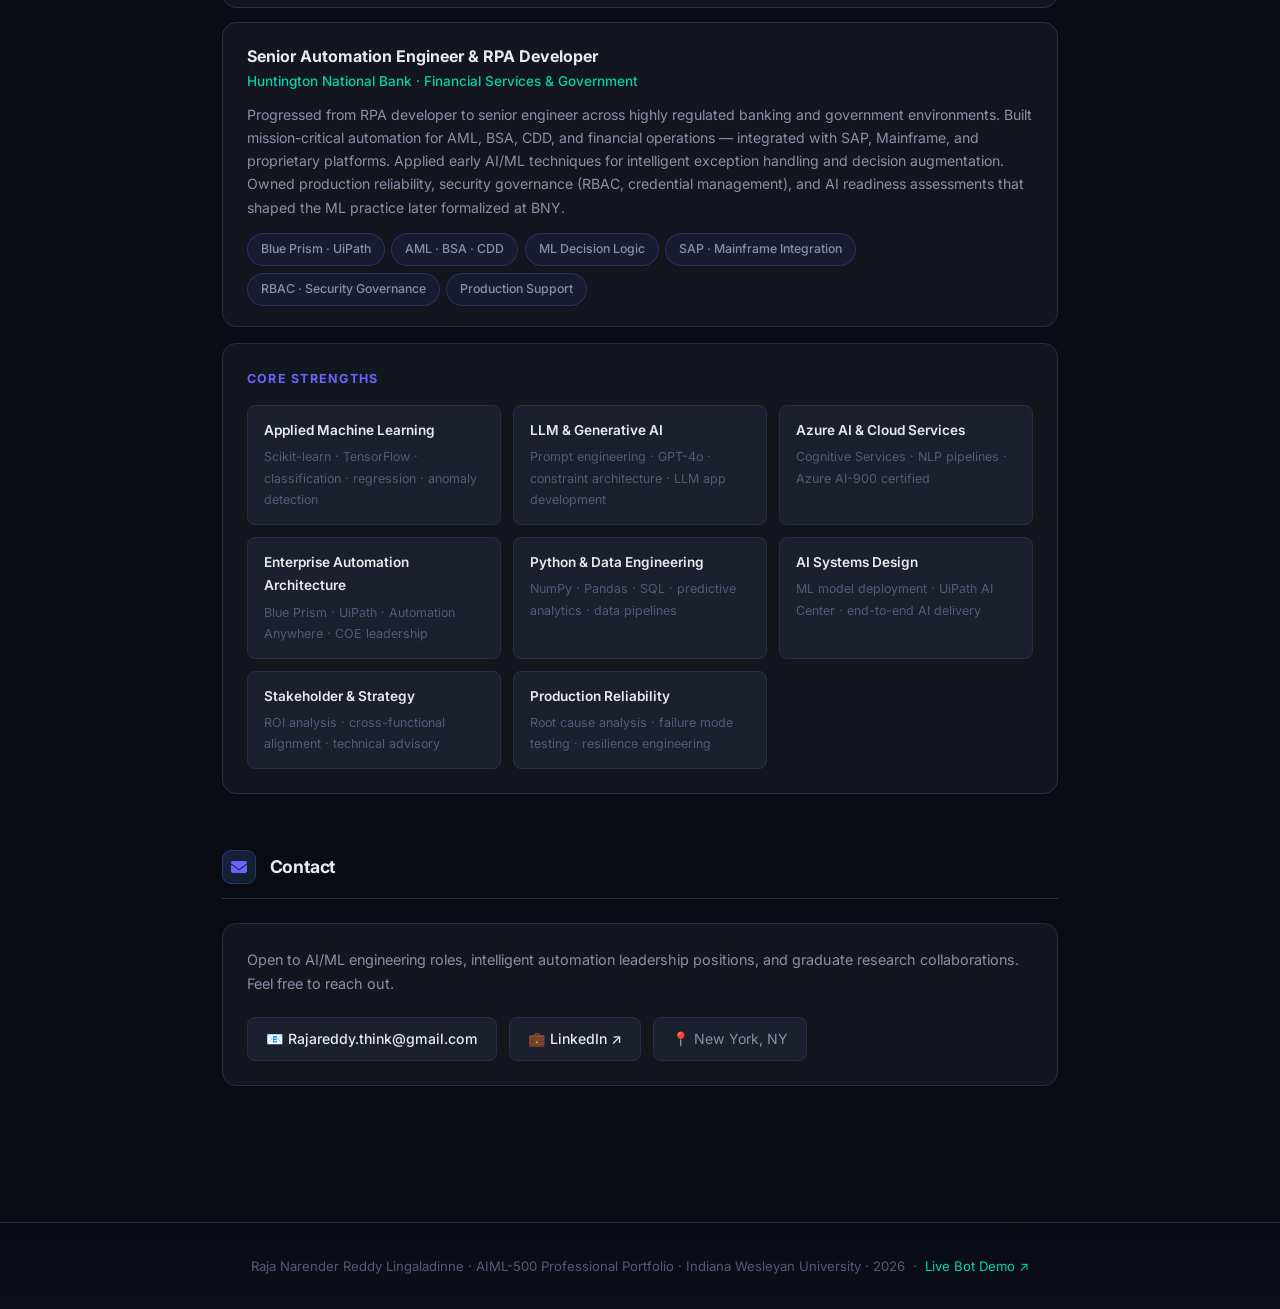
==== commit 59f51d49: "Add reflection, contact, value statement, visual redesign" ====
--- a/index.html
+++ b/index.html
@@ -4,13 +4,14 @@
   <meta charset="UTF-8" />
   <meta name="viewport" content="width=device-width, initial-scale=1.0" />
   <title>Raja Narender Reddy Lingaladinne | AI/ML Portfolio</title>
-  <link href="https://fonts.googleapis.com/css2?family=Inter:wght@300;400;500;600;700&family=JetBrains+Mono:wght@400;500&display=swap" rel="stylesheet" />
+  <link href="https://fonts.googleapis.com/css2?family=Inter:wght@300;400;500;600;700;800&family=JetBrains+Mono:wght@400;500&display=swap" rel="stylesheet" />
+  <link href="https://cdnjs.cloudflare.com/ajax/libs/font-awesome/6.5.0/css/all.min.css" rel="stylesheet" />
   <style>
     :root {
-      --bg: #0f1117;
-      --surface: #1a1d27;
-      --surface2: #22263a;
-      --border: #2e3250;
+      --bg: #0a0c14;
+      --surface: #13151f;
+      --surface2: #1c1f2e;
+      --border: #2a2d45;
       --accent: #6c63ff;
       --accent2: #00d4aa;
       --accent3: #ff6584;
@@ -19,7 +20,7 @@
       --text-dim: #555a75;
       --green: #22c55e;
       --yellow: #eab308;
-      --radius: 12px;
+      --radius: 14px;
     }
 
     * { margin: 0; padding: 0; box-sizing: border-box; }
@@ -32,13 +33,26 @@
       font-size: 15px;
     }
 
+    /* ANIMATED BG */
+    body::before {
+      content: '';
+      position: fixed;
+      inset: 0;
+      background:
+        radial-gradient(ellipse 70% 45% at 50% 0%, rgba(108,99,255,0.14) 0%, transparent 65%),
+        radial-gradient(ellipse 50% 40% at 90% 90%, rgba(0,212,170,0.08) 0%, transparent 60%);
+      pointer-events: none;
+      z-index: 0;
+    }
+    nav, .hero, .container, footer { position: relative; z-index: 1; }
+
     /* NAV */
     nav {
       position: sticky;
       top: 0;
       z-index: 100;
-      background: rgba(15, 17, 23, 0.92);
-      backdrop-filter: blur(12px);
+      background: rgba(10, 12, 20, 0.92);
+      backdrop-filter: blur(16px);
       border-bottom: 1px solid var(--border);
       padding: 0 2rem;
       display: flex;
@@ -47,42 +61,116 @@
       height: 60px;
     }
     .nav-logo {
+      display: flex;
+      align-items: center;
+      gap: 0.6rem;
       font-weight: 700;
-      font-size: 1rem;
-      color: var(--accent);
+      font-size: 0.95rem;
+      color: var(--text);
       letter-spacing: -0.3px;
+    }
+    .nav-logo-dot {
+      width: 8px; height: 8px;
+      background: var(--accent);
+      border-radius: 50%;
+      box-shadow: 0 0 8px var(--accent);
+      animation: pulse-dot 2.5s infinite;
+    }
+    @keyframes pulse-dot {
+      0%,100% { opacity:1; transform:scale(1); }
+      50% { opacity:0.4; transform:scale(0.7); }
     }
     .nav-links { display: flex; gap: 1.6rem; }
     .nav-links a {
       color: var(--text-muted);
       text-decoration: none;
-      font-size: 0.88rem;
+      font-size: 0.85rem;
       font-weight: 500;
       transition: color 0.2s;
-    }
-    .nav-links a:hover { color: var(--text); }
+      display: flex;
+      align-items: center;
+      gap: 0.35rem;
+    }
+    .nav-links a:hover { color: var(--accent2); }
 
     /* HERO */
     .hero {
-      max-width: 860px;
+      max-width: 900px;
       margin: 0 auto;
       padding: 80px 2rem 60px;
       text-align: center;
     }
+    .hero-avatar {
+      width: 96px;
+      height: 96px;
+      border-radius: 50%;
+      background: linear-gradient(135deg, var(--accent), var(--accent2));
+      display: flex;
+      align-items: center;
+      justify-content: center;
+      font-size: 2rem;
+      font-weight: 800;
+      color: #fff;
+      margin: 0 auto 1.5rem;
+      box-shadow: 0 0 0 4px rgba(108,99,255,0.2), 0 0 30px rgba(108,99,255,0.25);
+      letter-spacing: -1px;
+    }
     .hero h1 {
-      font-size: clamp(2rem, 5vw, 3rem);
-      font-weight: 700;
-      line-height: 1.2;
-      letter-spacing: -0.5px;
+      font-size: clamp(2rem, 5vw, 3.2rem);
+      font-weight: 800;
+      line-height: 1.15;
+      letter-spacing: -0.8px;
       margin-bottom: 1rem;
     }
     .hero h1 span { color: var(--accent); }
+    .hero-role {
+      display: inline-flex;
+      align-items: center;
+      gap: 0.5rem;
+      background: rgba(108,99,255,0.1);
+      border: 1px solid rgba(108,99,255,0.3);
+      color: var(--accent);
+      font-size: 0.78rem;
+      font-weight: 600;
+      letter-spacing: 0.1em;
+      text-transform: uppercase;
+      padding: 5px 14px;
+      border-radius: 999px;
+      margin-bottom: 1.2rem;
+    }
     .hero p {
       color: var(--text-muted);
       font-size: 1.05rem;
       max-width: 600px;
       margin: 0 auto 2rem;
-    }
+      line-height: 1.75;
+    }
+    /* STATS BAR */
+    .stats-bar {
+      display: flex;
+      justify-content: center;
+      max-width: 560px;
+      margin: 0 auto 2.2rem;
+      border: 1px solid var(--border);
+      border-radius: var(--radius);
+      overflow: hidden;
+      background: var(--surface);
+    }
+    .stat-item {
+      flex: 1;
+      padding: 0.9rem 0.5rem;
+      text-align: center;
+      border-right: 1px solid var(--border);
+    }
+    .stat-item:last-child { border-right: none; }
+    .stat-num {
+      font-size: 1.4rem;
+      font-weight: 800;
+      color: var(--accent2);
+      line-height: 1;
+      margin-bottom: 0.2rem;
+    }
+    .stat-label { font-size: 0.68rem; color: var(--text-dim); text-transform: uppercase; letter-spacing: 0.08em; }
     .hero-tags {
       display: flex;
       flex-wrap: wrap;
@@ -91,14 +179,16 @@
       margin-bottom: 2.2rem;
     }
     .tag {
-      background: var(--surface2);
-      border: 1px solid var(--border);
+      background: rgba(108,99,255,0.08);
+      border: 1px solid rgba(108,99,255,0.25);
       color: var(--text-muted);
-      font-size: 0.78rem;
+      font-size: 0.77rem;
       font-weight: 500;
-      padding: 4px 12px;
+      padding: 5px 13px;
       border-radius: 999px;
-    }
+      transition: border-color 0.2s, color 0.2s;
+    }
+    .tag:hover { border-color: var(--accent); color: var(--text); }
     .hero-actions { display: flex; gap: 1rem; justify-content: center; flex-wrap: wrap; }
     .btn {
       display: inline-flex;
@@ -113,32 +203,37 @@
       cursor: pointer;
       border: none;
     }
-    .btn-primary { background: var(--accent); color: #fff; }
-    .btn-primary:hover { background: #5a52e0; }
+    .btn-primary {
+      background: linear-gradient(135deg, var(--accent), #5a52e0);
+      color: #fff;
+      box-shadow: 0 4px 18px rgba(108,99,255,0.35);
+    }
+    .btn-primary:hover { transform: translateY(-2px); box-shadow: 0 6px 24px rgba(108,99,255,0.45); }
     .btn-outline {
       background: transparent;
       border: 1px solid var(--border);
       color: var(--text);
     }
-    .btn-outline:hover { border-color: var(--accent); color: var(--accent); }
+    .btn-outline:hover { border-color: var(--accent2); color: var(--accent2); }
 
     /* MAIN LAYOUT */
-    .container { max-width: 860px; margin: 0 auto; padding: 0 2rem 80px; }
+    .container { max-width: 900px; margin: 0 auto; padding: 0 2rem 80px; }
 
     /* SECTION */
     .section { margin-bottom: 3.5rem; }
     .section-header {
       display: flex;
       align-items: center;
-      gap: 0.75rem;
+      gap: 0.85rem;
       margin-bottom: 1.5rem;
-      padding-bottom: 0.75rem;
+      padding-bottom: 0.85rem;
       border-bottom: 1px solid var(--border);
     }
     .section-icon {
-      width: 32px; height: 32px;
-      background: rgba(108, 99, 255, 0.15);
-      border-radius: 8px;
+      width: 34px; height: 34px;
+      background: linear-gradient(135deg, rgba(108,99,255,0.2), rgba(0,212,170,0.12));
+      border: 1px solid rgba(108,99,255,0.3);
+      border-radius: 9px;
       display: flex; align-items: center; justify-content: center;
       font-size: 1rem;
     }
@@ -146,12 +241,24 @@
       font-size: 1.1rem;
       font-weight: 700;
       letter-spacing: -0.2px;
+    }
+    .section-header h2 i {
+      color: var(--accent);
+      margin-right: 0.4rem;
+      font-size: 0.95rem;
     }
     .section-meta {
       margin-left: auto;
       font-size: 0.78rem;
       color: var(--text-dim);
       font-family: 'JetBrains Mono', monospace;
+    }
+
+    /* SECTION DIVIDER */
+    .section-divider {
+      height: 1px;
+      background: linear-gradient(90deg, transparent, var(--border), transparent);
+      margin: 0 0 3.5rem;
     }
 
     /* CARD */
@@ -161,15 +268,18 @@
       border-radius: var(--radius);
       padding: 1.5rem;
       margin-bottom: 1rem;
-    }
+      transition: border-color 0.2s, box-shadow 0.2s;
+    }
+    .card:hover { border-color: rgba(108,99,255,0.3); box-shadow: 0 4px 20px rgba(108,99,255,0.06); }
     .card:last-child { margin-bottom: 0; }
 
     /* PROJECT CARD */
     .project-card {
       background: var(--surface);
-      border: 1px solid var(--border);
+      border: 1px solid rgba(108,99,255,0.35);
       border-radius: var(--radius);
       overflow: hidden;
+      box-shadow: 0 0 40px rgba(108,99,255,0.07);
     }
     .project-header {
       padding: 1.5rem 1.5rem 1rem;
@@ -352,18 +462,21 @@
     /* SKILLS */
     .skills-grid {
       display: grid;
-      grid-template-columns: repeat(auto-fill, minmax(180px, 1fr));
-      gap: 0.75rem;
+      grid-template-columns: repeat(auto-fill, minmax(185px, 1fr));
+      gap: 0.8rem;
     }
     .skill-item {
-      background: var(--surface2);
+      background: var(--surface);
       border: 1px solid var(--border);
-      border-radius: 8px;
-      padding: 0.75rem 1rem;
-    }
-    .skill-item .skill-name { font-size: 0.85rem; font-weight: 600; color: var(--text); }
-    .skill-item .skill-cat { font-size: 0.72rem; color: var(--text-dim); margin-bottom: 0.5rem; }
-    .skill-bar-bg { height: 3px; background: var(--border); border-radius: 999px; overflow: hidden; }
+      border-radius: 10px;
+      padding: 0.9rem 1rem;
+      transition: border-color 0.2s, transform 0.2s;
+    }
+    .skill-item:hover { border-color: rgba(108,99,255,0.4); transform: translateY(-2px); }
+    .skill-item .skill-icon { font-size: 1.3rem; margin-bottom: 0.5rem; }
+    .skill-item .skill-name { font-size: 0.84rem; font-weight: 600; color: var(--text); }
+    .skill-item .skill-cat { font-size: 0.7rem; color: var(--text-dim); margin-bottom: 0.45rem; text-transform: uppercase; letter-spacing: 0.05em; }
+    .skill-bar-bg { height: 3px; background: var(--border); border-radius: 999px; overflow: hidden; margin-top: 0.5rem; }
     .skill-bar-fill { height: 100%; border-radius: 999px; background: linear-gradient(90deg, var(--accent), var(--accent2)); }
 
     /* FUTURE WORK */
@@ -391,8 +504,10 @@
       text-align: center;
       color: var(--text-dim);
       font-size: 0.82rem;
-    }
-    footer a { color: var(--accent); text-decoration: none; }
+      background: linear-gradient(0deg, rgba(108,99,255,0.04), transparent);
+    }
+    footer a { color: var(--accent2); text-decoration: none; }
+    footer a:hover { color: var(--accent); }
 
     /* RESPONSIVE */
     @media (max-width: 600px) {
@@ -406,17 +521,19 @@
 
 <!-- NAV -->
 <nav>
-  <div class="nav-logo">Raja Narender Reddy Lingaladinne</div>
+  <div class="nav-logo"><span class="nav-logo-dot"></span> Raja N. Lingaladinne</div>
   <div class="nav-links">
-    <a href="#artifact">AI Lab Project</a>
-    <a href="#skills">Skills</a>
-    <a href="#about">About</a>
-    <a href="#contact">Contact</a>
+    <a href="#artifact"><i class="fa-solid fa-robot"></i> AI Lab</a>
+    <a href="#skills"><i class="fa-solid fa-bolt"></i> Skills</a>
+    <a href="#about"><i class="fa-solid fa-user"></i> About</a>
+    <a href="#contact"><i class="fa-solid fa-envelope"></i> Contact</a>
   </div>
 </nav>
 
 <!-- HERO -->
 <div class="hero">
+  <div class="hero-avatar">RL</div>
+  <div class="hero-role"><i class="fa-solid fa-microchip"></i> AI/ML Engineer &amp; Automation Architect</div>
   <h1>Building Intelligent Systems<br /><span>At the Intersection of AI &amp; Automation</span></h1>
   <p>
     10+ years architecting enterprise AI solutions — from large-scale automation platforms
@@ -431,18 +548,25 @@
     <span class="tag">Azure AI-900 · Blue Prism AD01 · UiPath Certified</span>
   </div>
   <div class="hero-actions">
-    <a href="#artifact" class="btn btn-primary">View AI Lab Project ↓</a>
-    <a href="https://www.chatbase.co/B_hX8l5FC4GH_uthtMgUL/help" target="_blank" class="btn btn-outline">Live Demo ↗</a>
+    <a href="#artifact" class="btn btn-primary"><i class="fa-solid fa-flask"></i> View AI Lab Project</a>
+    <a href="https://www.chatbase.co/B_hX8l5FC4GH_uthtMgUL/help" target="_blank" class="btn btn-outline"><i class="fa-solid fa-arrow-up-right-from-square"></i> Live Demo</a>
+  </div>
+  <div class="stats-bar" style="margin-top:2.2rem;">
+    <div class="stat-item"><div class="stat-num">10+</div><div class="stat-label">Years Exp.</div></div>
+    <div class="stat-item"><div class="stat-num">5</div><div class="stat-label">Certs</div></div>
+    <div class="stat-item"><div class="stat-num">3</div><div class="stat-label">AI Platforms</div></div>
+    <div class="stat-item"><div class="stat-num">M.S.</div><div class="stat-label">Comp. Sci.</div></div>
   </div>
 </div>
 
 <!-- MAIN -->
 <div class="container">
+  <div class="section-divider"></div>
 
   <!-- ── ARTIFACT 1 ── -->
   <div class="section" id="artifact">
     <div class="section-header">
-      <div class="section-icon">🤖</div>
+      <div class="section-icon"><i class="fa-solid fa-robot" style="color:var(--accent);"></i></div>
       <h2>AI Lab Project</h2>
     </div>
 
@@ -688,6 +812,22 @@
           </div>
         </div>
 
+        <!-- PERSONAL REFLECTION -->
+        <div class="subsection">
+          <div class="subsection-title">My Reflection</div>
+          <div class="insight" style="border-left-color: var(--accent2);">
+            <p style="font-style:normal; color:var(--text-muted); font-size:0.9rem; line-height:1.8;">
+              Going into this lab, I assumed the hard part would be the AI: choosing the right model, tuning parameters, dealing with infrastructure.
+              What actually surprised me was that <strong style="color:var(--text)">the model barely mattered</strong>. GPT-4o-mini was perfectly capable the moment I gave it a clear, structured prompt.
+              The real engineering challenge was <em>constraint design</em>: deciding what the bot should refuse, how to handle ambiguity, and how to make the output format consistent enough to be useful.
+              That shift in thinking, from "what can the model do?" to "what should I allow it to do?", is something I did not expect to get from a no-code tool,
+              but it maps directly onto how I now think about production LLM systems.
+              Abandoning my first idea (Menu Match) mid-project also taught me something: <strong style="color:var(--text)">knowing when to pivot is a skill, not a failure</strong>.
+              Catching the medical advice risk early and switching cleanly was better engineering judgment than shipping something broken.
+            </p>
+          </div>
+        </div>
+
         <!-- FUTURE WORK -->
         <div class="subsection">
           <div class="subsection-title">Future Work</div>
@@ -704,51 +844,57 @@
   </div><!-- /artifact section -->
 
 
-
-
   <!-- ── SKILLS ── -->
   <div class="section" id="skills">
     <div class="section-header">
-      <div class="section-icon">⚡</div>
+      <div class="section-icon"><i class="fa-solid fa-bolt" style="color:var(--accent);"></i></div>
       <h2>Technical Skills</h2>
     </div>
     <div class="skills-grid">
       <div class="skill-item">
+        <div class="skill-icon">🧠</div>
         <div class="skill-cat">AI / ML</div>
         <div class="skill-name">Python · Scikit-learn · TensorFlow</div>
         <div class="skill-bar-bg" style="margin-top:0.5rem"><div class="skill-bar-fill" style="width:92%"></div></div>
       </div>
       <div class="skill-item">
+        <div class="skill-icon">💬</div>
         <div class="skill-cat">LLM &amp; Generative AI</div>
         <div class="skill-name">Prompt Engineering · GPT-4o · Chatbase</div>
         <div class="skill-bar-bg" style="margin-top:0.5rem"><div class="skill-bar-fill" style="width:88%"></div></div>
       </div>
       <div class="skill-item">
+        <div class="skill-icon">☁️</div>
         <div class="skill-cat">Cloud AI</div>
         <div class="skill-name">Azure AI · Cognitive Services · AI-900</div>
         <div class="skill-bar-bg" style="margin-top:0.5rem"><div class="skill-bar-fill" style="width:85%"></div></div>
       </div>
       <div class="skill-item">
+        <div class="skill-icon">⚙️</div>
         <div class="skill-cat">ML in Production</div>
         <div class="skill-name">Anomaly Detection · NLP · UiPath AI Center</div>
         <div class="skill-bar-bg" style="margin-top:0.5rem"><div class="skill-bar-fill" style="width:87%"></div></div>
       </div>
       <div class="skill-item">
+        <div class="skill-icon">🤖</div>
         <div class="skill-cat">Automation Platforms</div>
         <div class="skill-name">Blue Prism · UiPath · Automation Anywhere</div>
         <div class="skill-bar-bg" style="margin-top:0.5rem"><div class="skill-bar-fill" style="width:95%"></div></div>
       </div>
       <div class="skill-item">
+        <div class="skill-icon">🗄️</div>
         <div class="skill-cat">Data &amp; Scripting</div>
         <div class="skill-name">SQL · PowerShell · C# · VB.NET</div>
         <div class="skill-bar-bg" style="margin-top:0.5rem"><div class="skill-bar-fill" style="width:83%"></div></div>
       </div>
       <div class="skill-item">
+        <div class="skill-icon">📊</div>
         <div class="skill-cat">Data Science</div>
         <div class="skill-name">NumPy · Pandas · Jupyter · Predictive Models</div>
         <div class="skill-bar-bg" style="margin-top:0.5rem"><div class="skill-bar-fill" style="width:84%"></div></div>
       </div>
       <div class="skill-item">
+        <div class="skill-icon">📋</div>
         <div class="skill-cat">Process &amp; Delivery</div>
         <div class="skill-name">Agile · Scrum · Design Thinking · ROI Analysis</div>
         <div class="skill-bar-bg" style="margin-top:0.5rem"><div class="skill-bar-fill" style="width:90%"></div></div>
@@ -756,11 +902,10 @@
     </div>
   </div>
 
-
-  <!-- ── ABOUT ── -->
+  <!-- ── ABOUT (right sidebar) ── -->
   <div class="section" id="about">
     <div class="section-header">
-      <div class="section-icon">👤</div>
+      <div class="section-icon"><i class="fa-solid fa-user" style="color:var(--accent);"></i></div>
       <h2>About Me</h2>
     </div>
 
@@ -953,10 +1098,11 @@
 
   </div>
 
-  <!-- ── CONTACT ── -->
+
+  <!-- ── CONTACT (full width) ── -->
   <div class="section" id="contact">
     <div class="section-header">
-      <div class="section-icon">✉️</div>
+      <div class="section-icon"><i class="fa-solid fa-envelope" style="color:var(--accent);"></i></div>
       <h2>Contact</h2>
     </div>
     <div class="card">
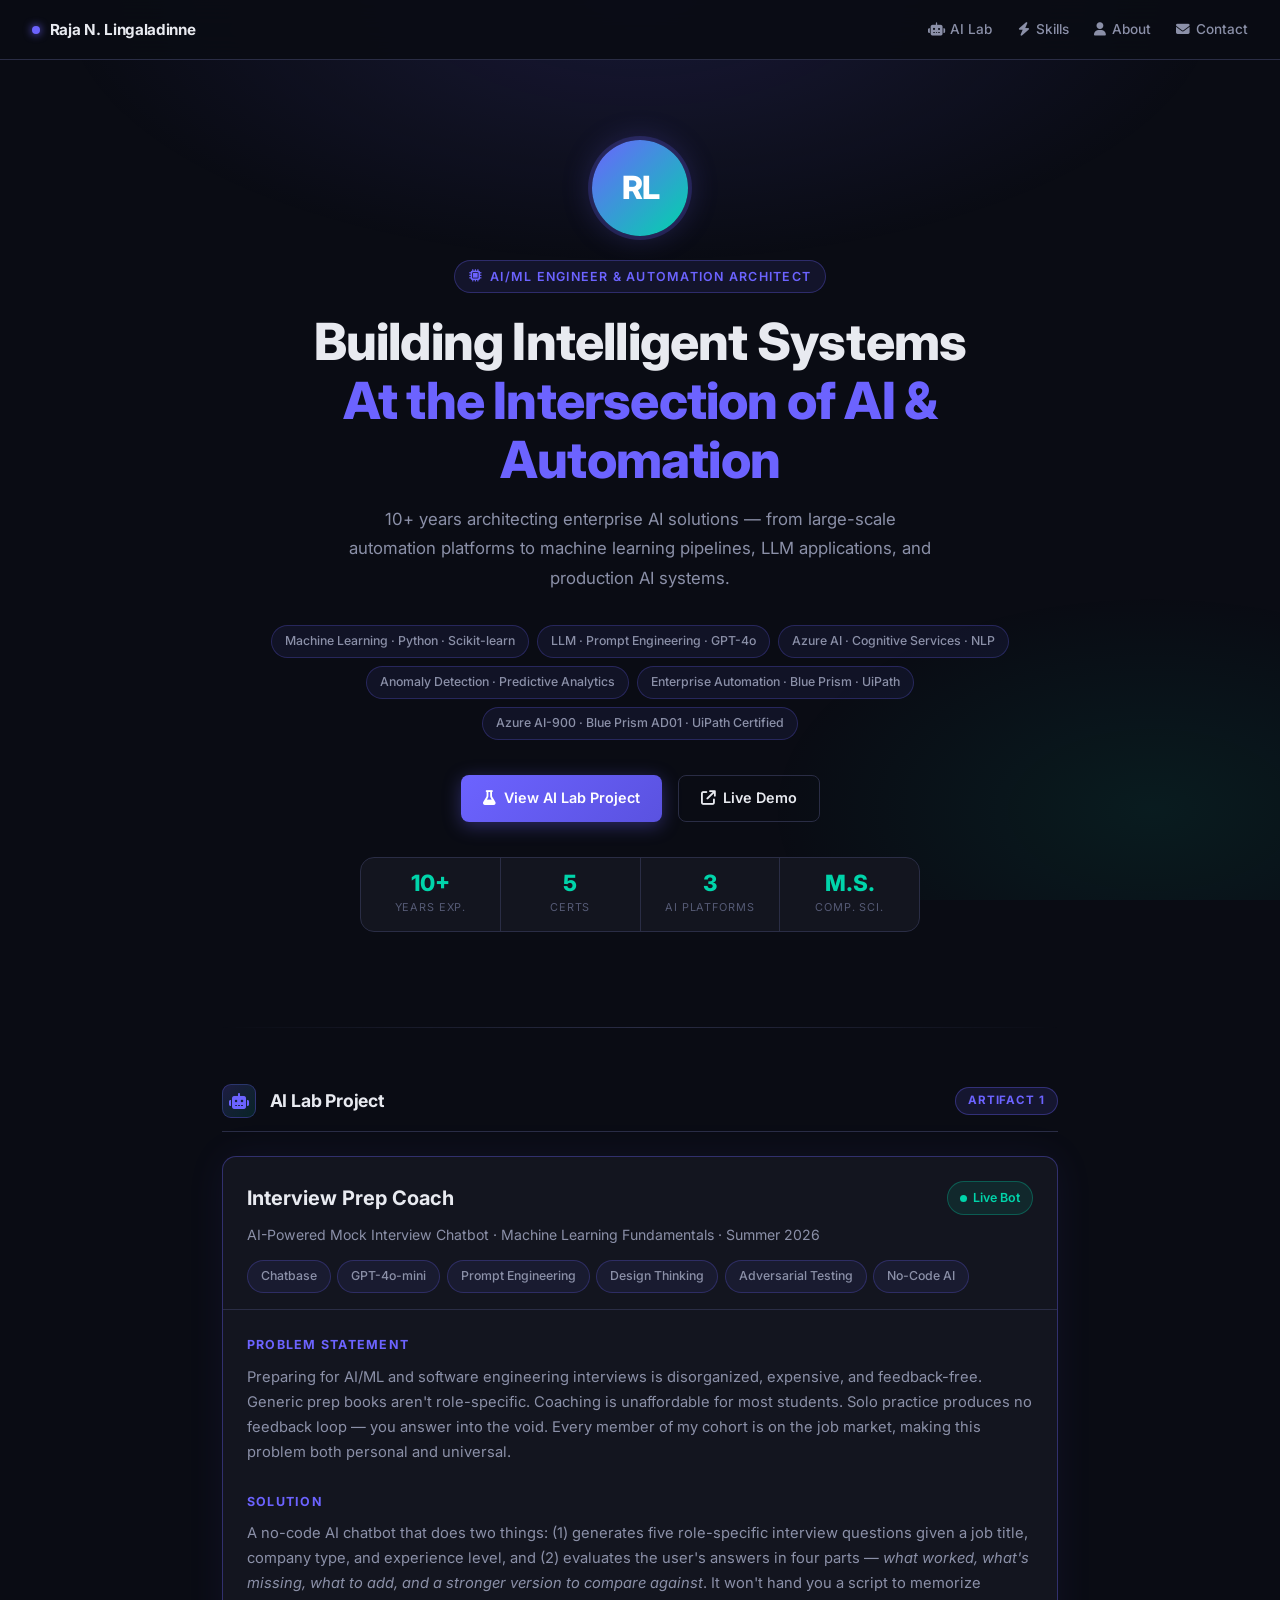
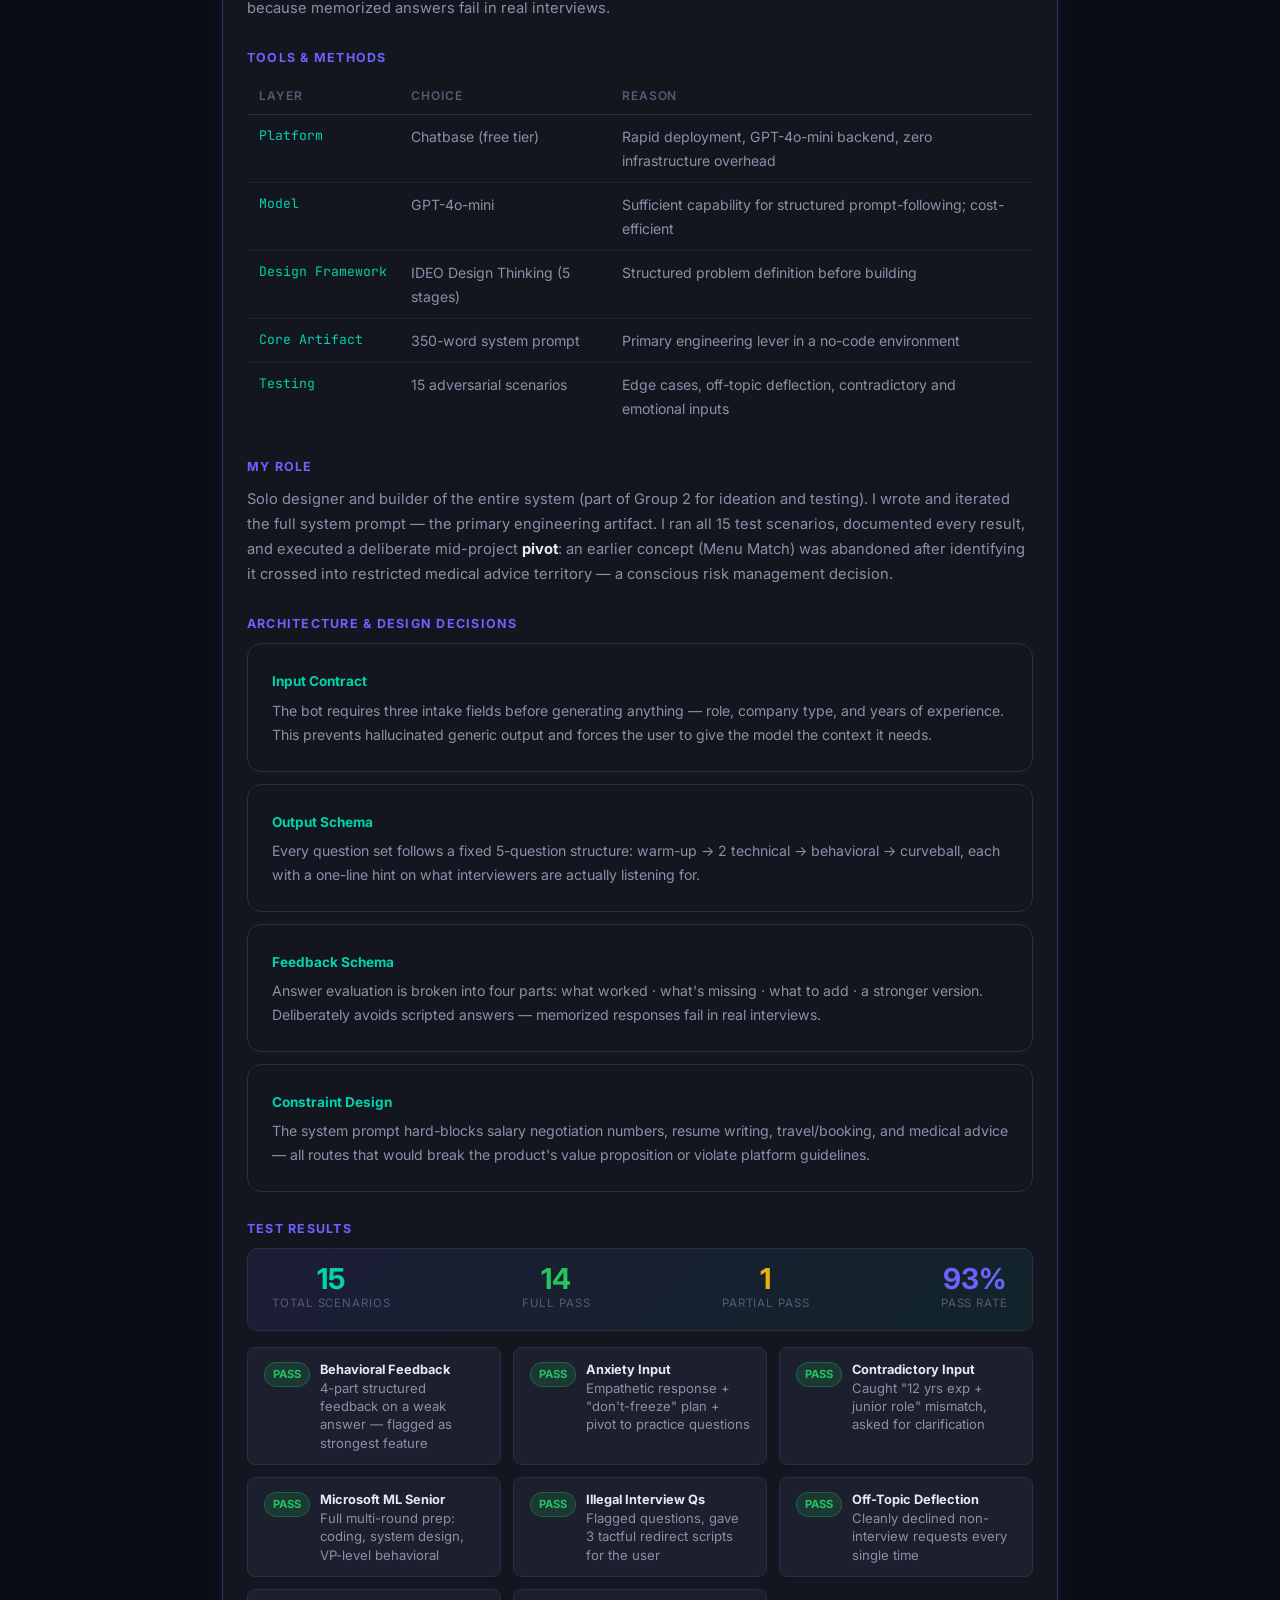
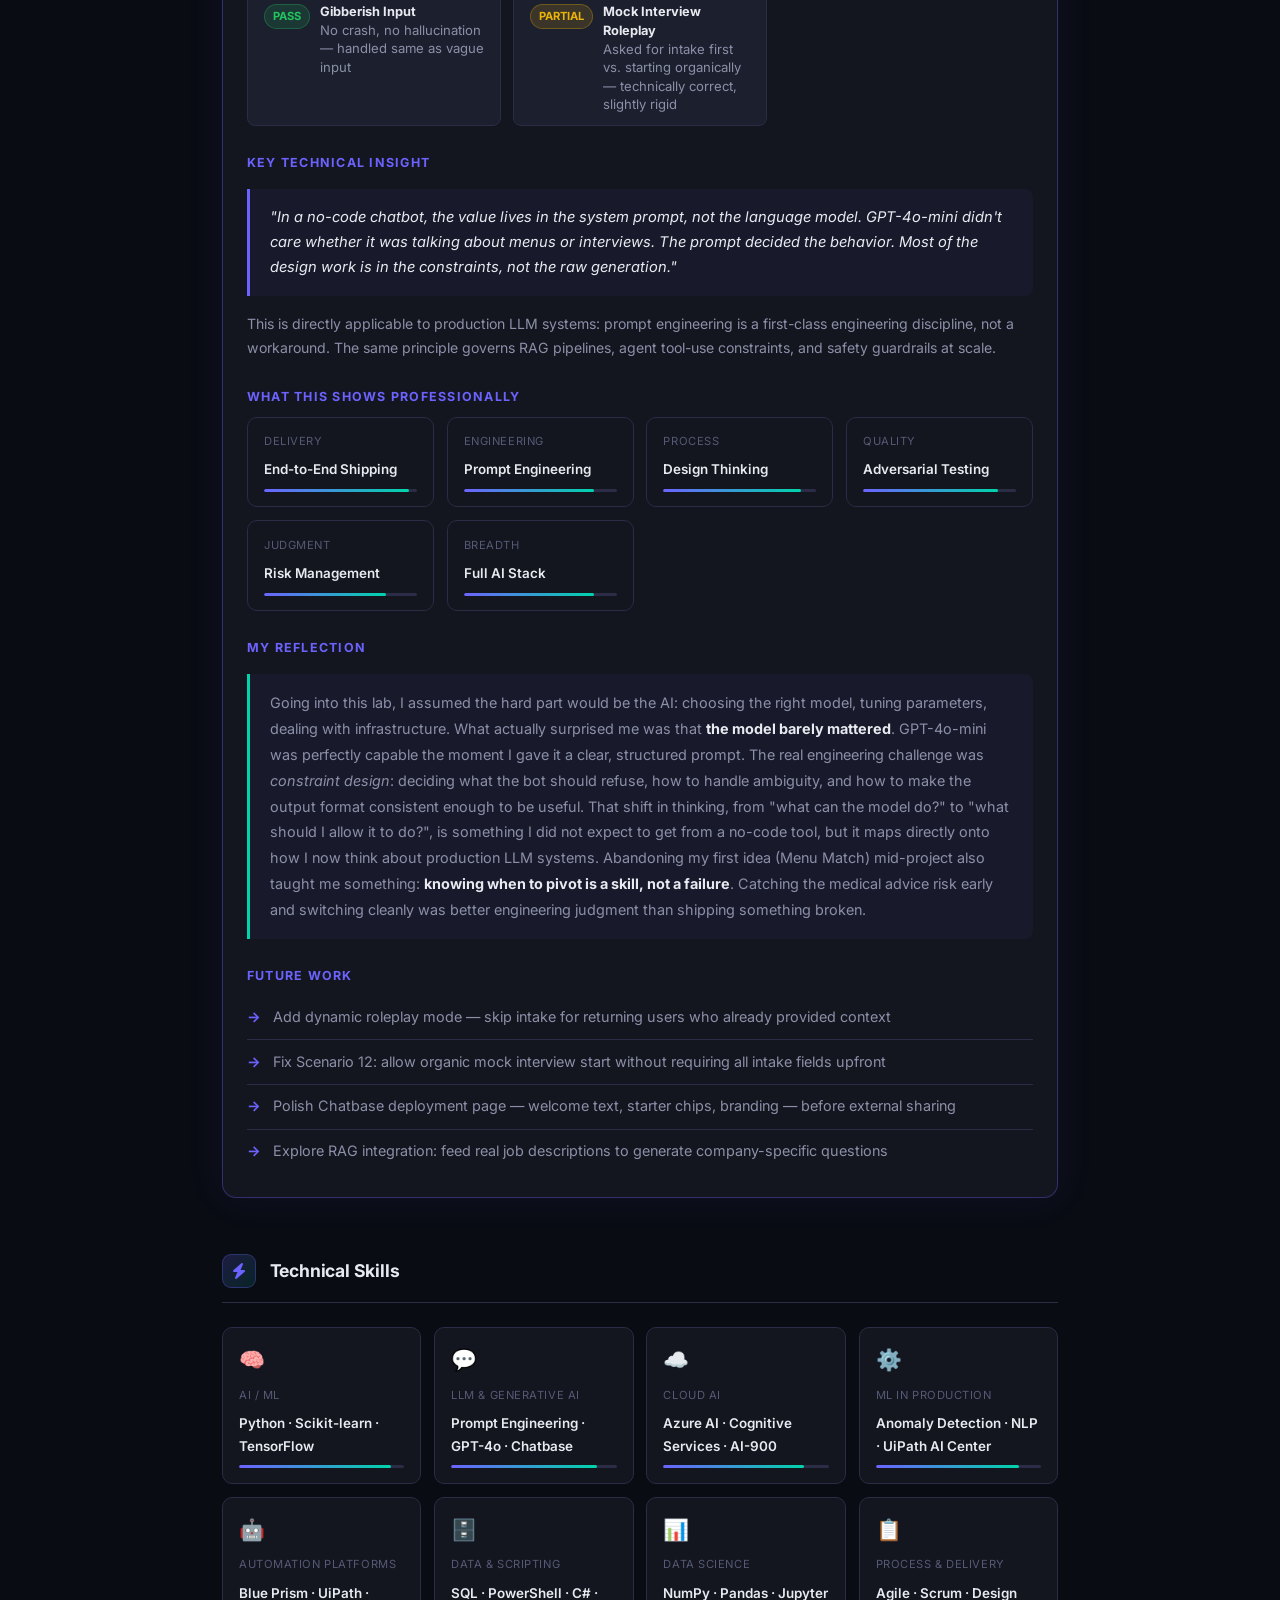
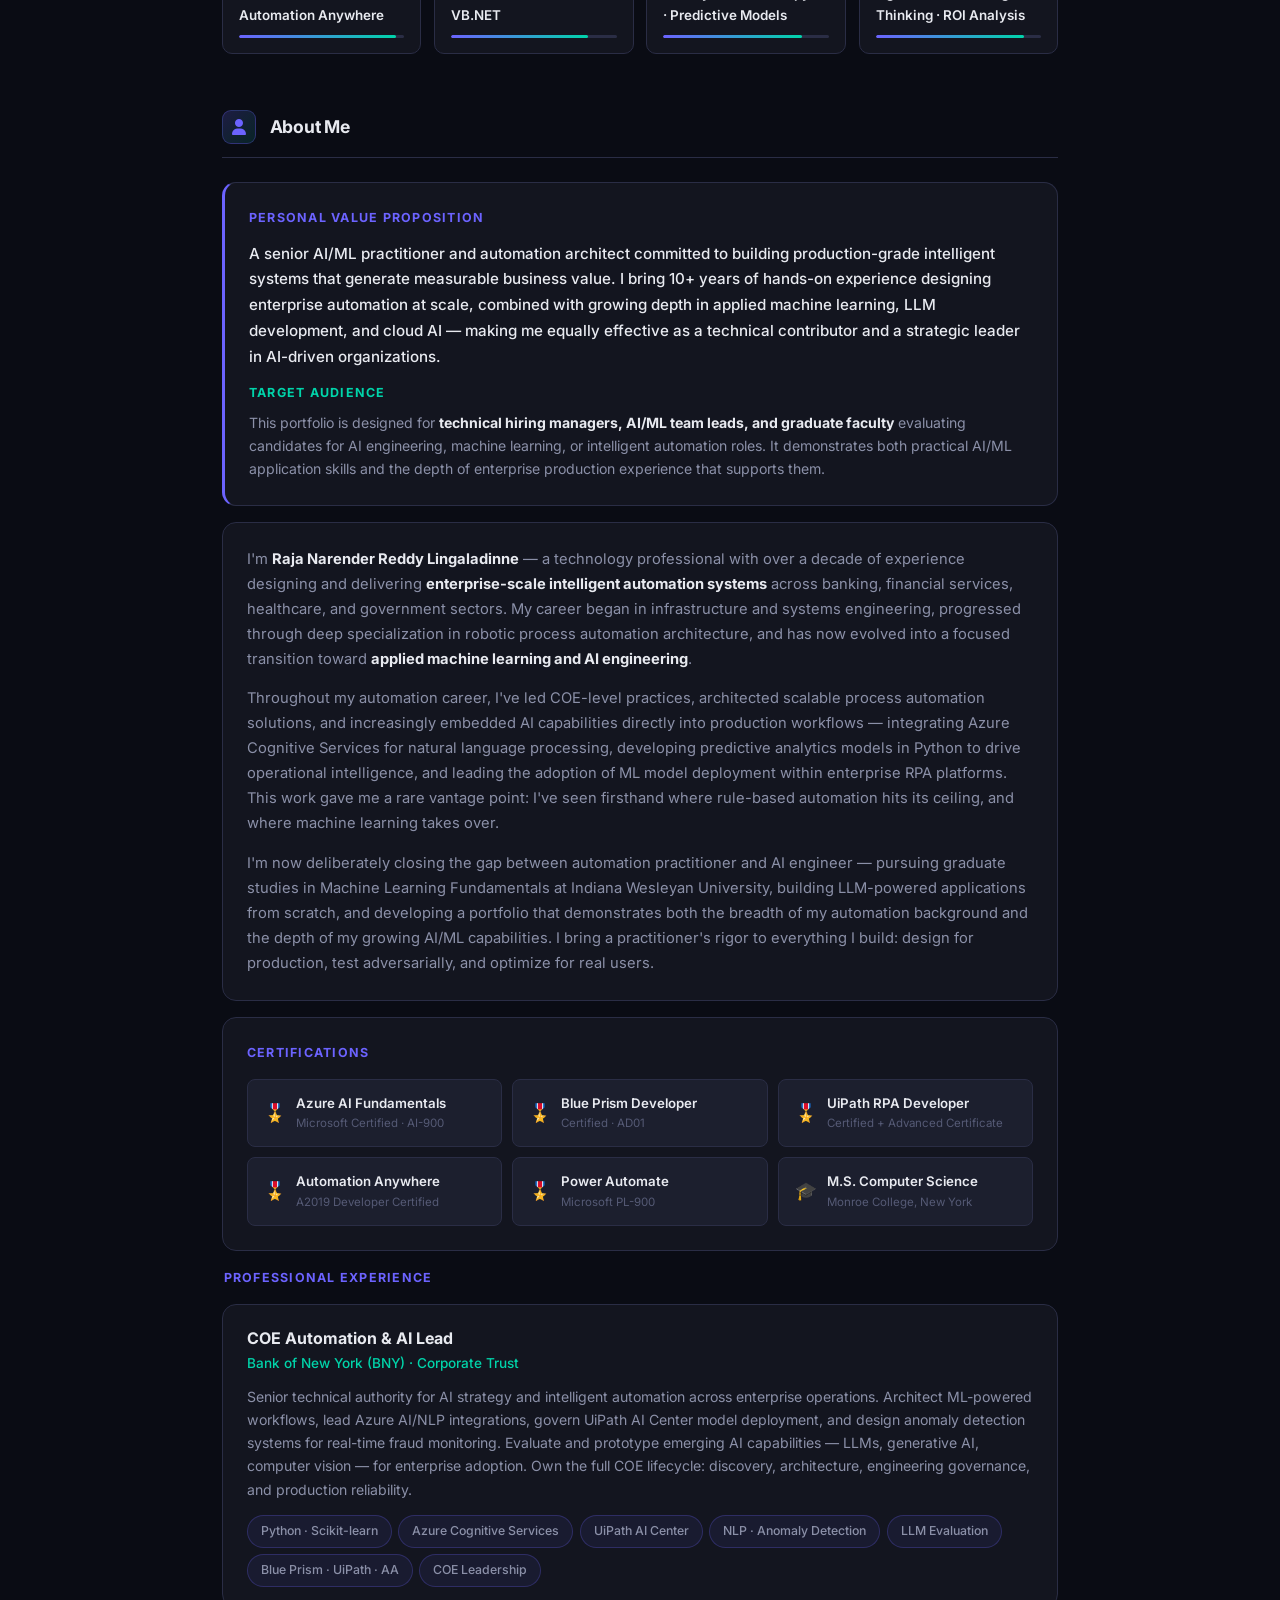
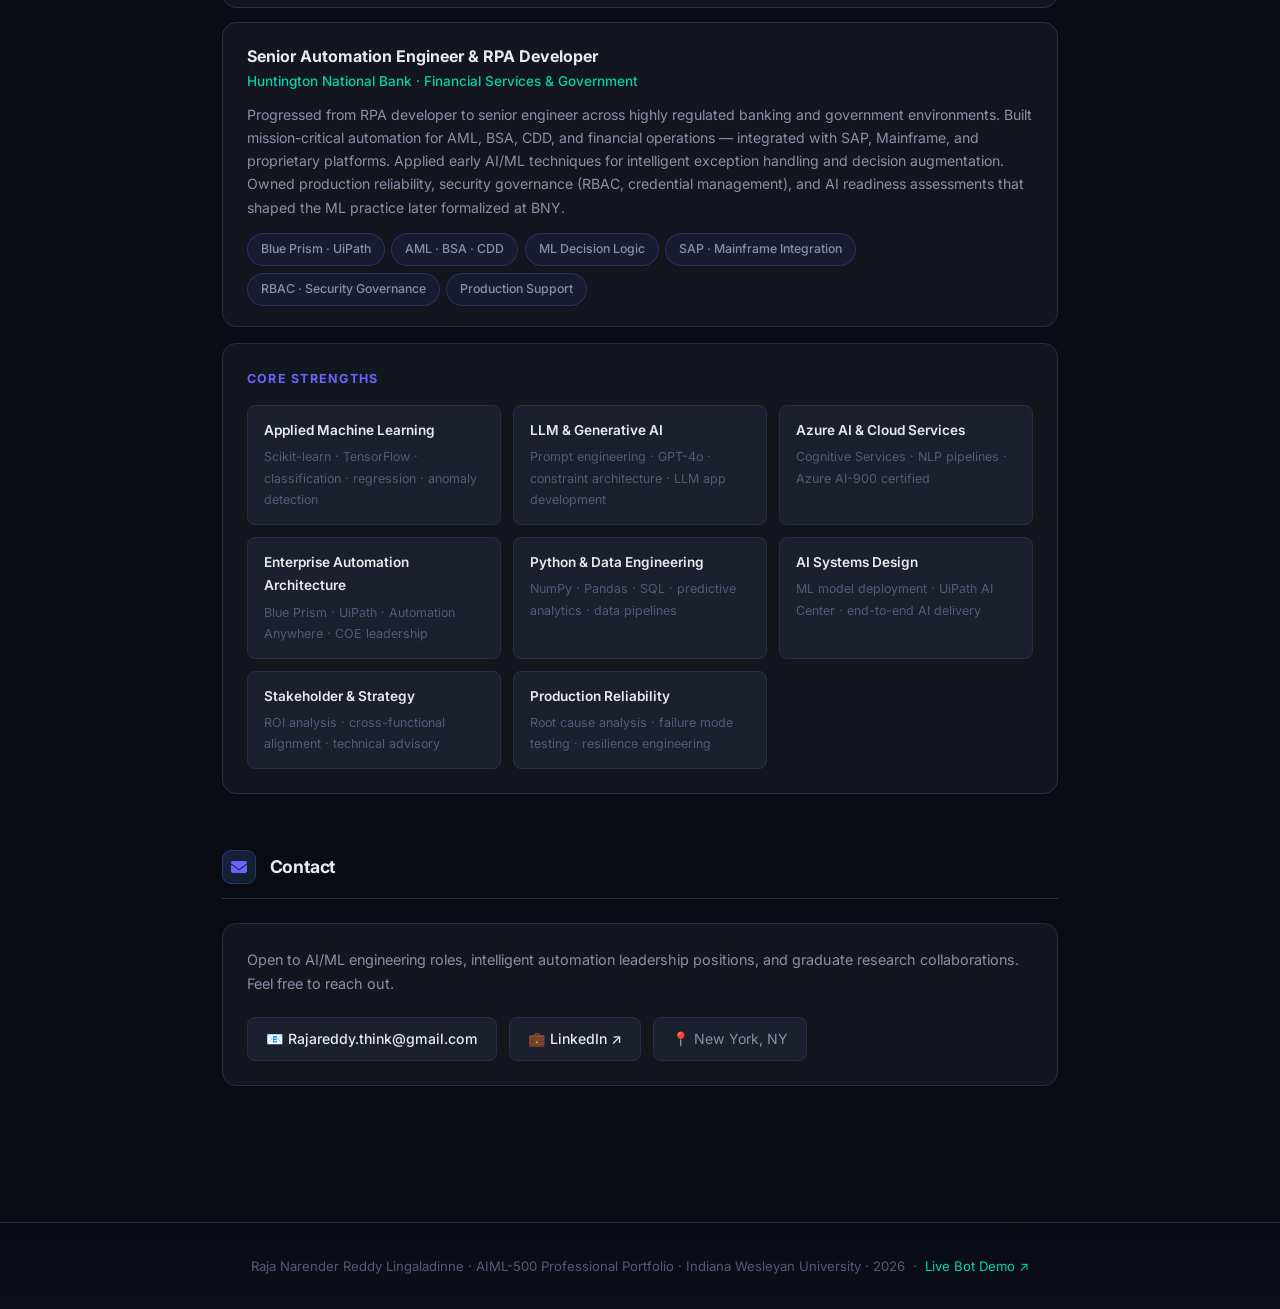
==== commit eba6cbef: "Add Artifact 1 label to AI Lab section" ====
--- a/index.html
+++ b/index.html
@@ -568,6 +568,7 @@
     <div class="section-header">
       <div class="section-icon"><i class="fa-solid fa-robot" style="color:var(--accent);"></i></div>
       <h2>AI Lab Project</h2>
+      <span style="margin-left:auto; background:rgba(108,99,255,0.12); border:1px solid rgba(108,99,255,0.35); color:var(--accent); font-size:0.72rem; font-weight:700; letter-spacing:0.08em; text-transform:uppercase; padding:3px 12px; border-radius:999px;">Artifact 1</span>
     </div>
 
     <div class="project-card">
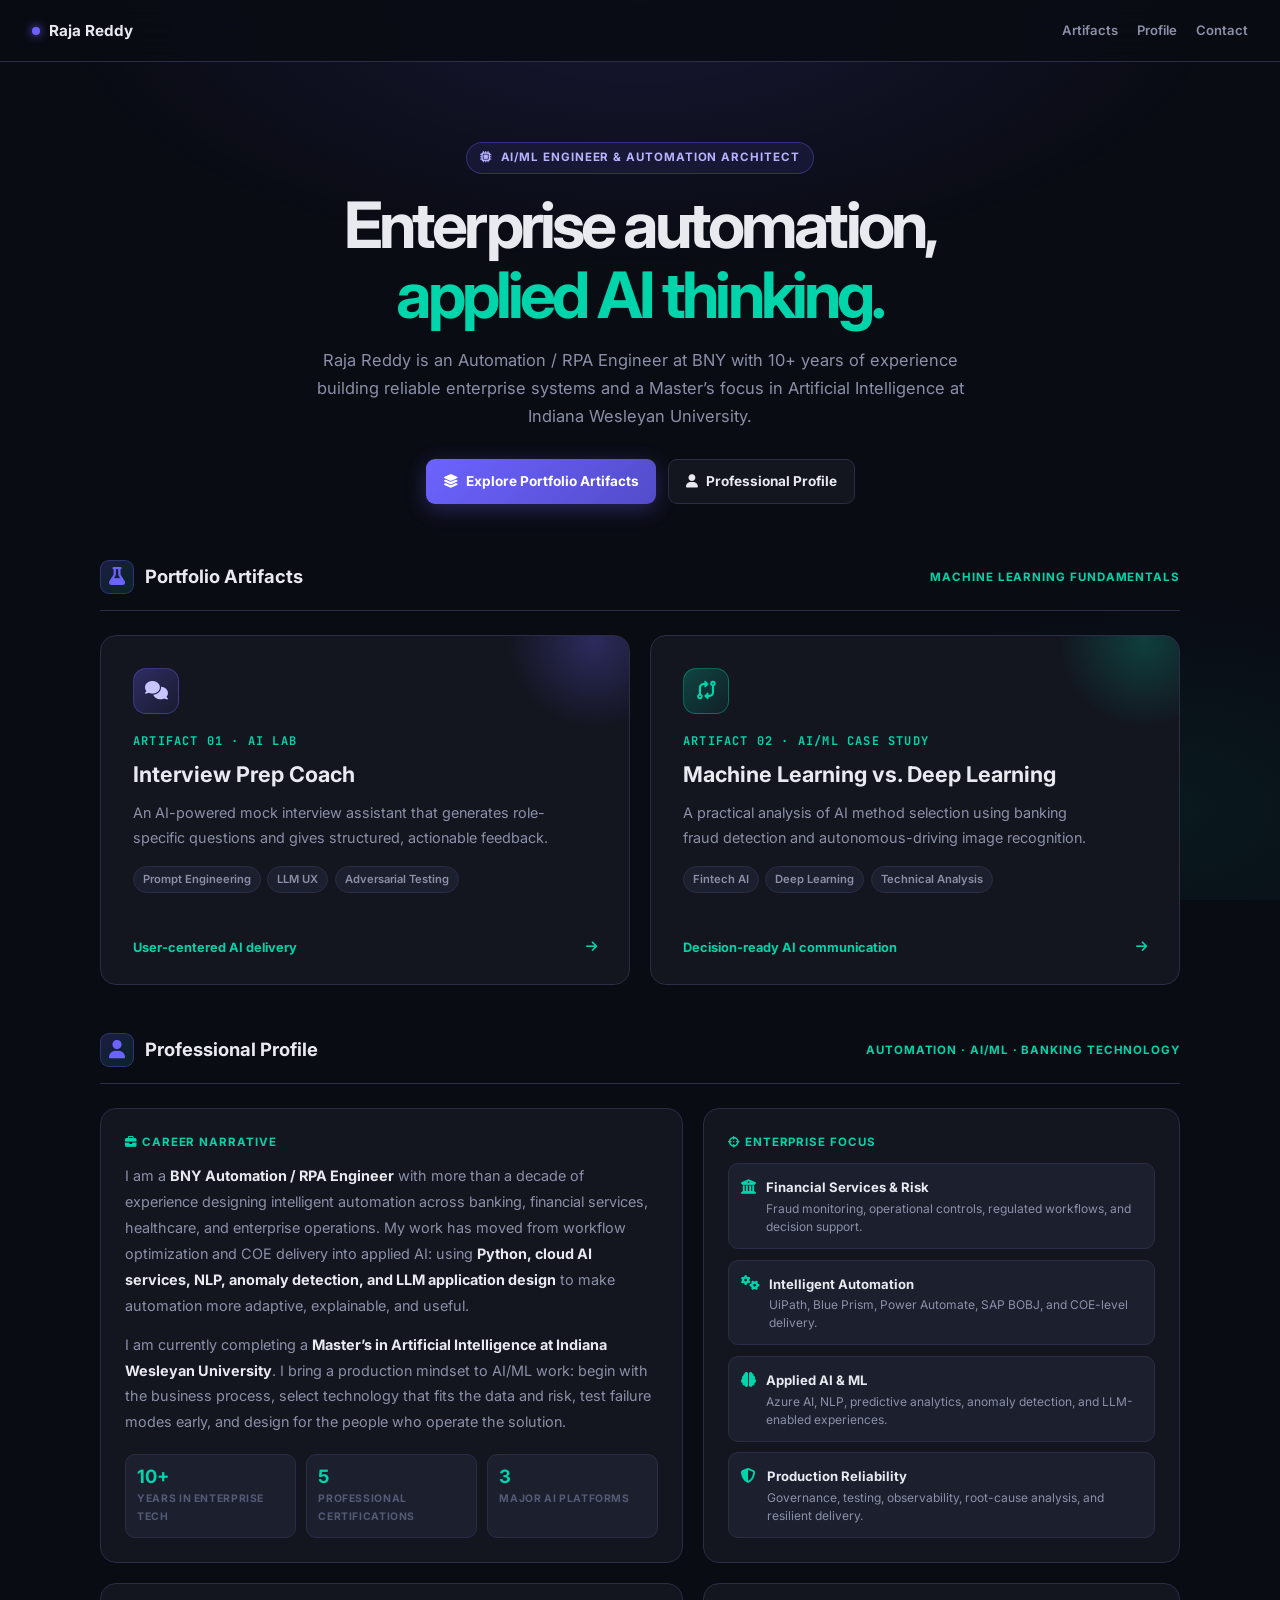
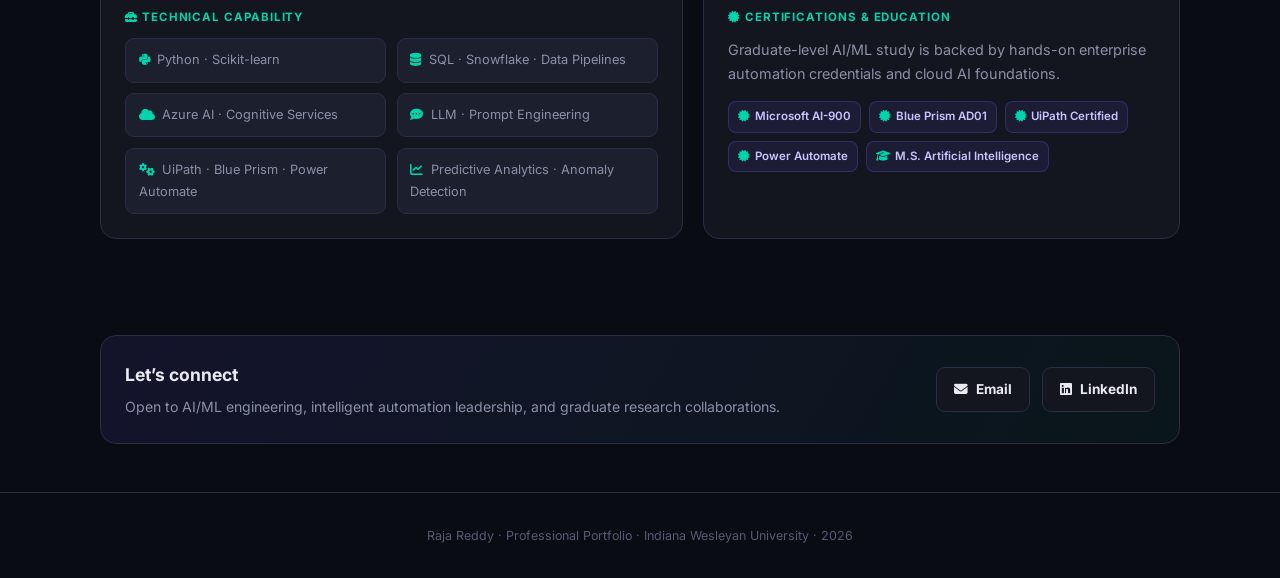
==== commit a3d0f8ee: "Reorganize portfolio into artifact pages" ====
--- a/index.html
+++ b/index.html
@@ -479,6 +479,41 @@
     .skill-bar-bg { height: 3px; background: var(--border); border-radius: 999px; overflow: hidden; margin-top: 0.5rem; }
     .skill-bar-fill { height: 100%; border-radius: 999px; background: linear-gradient(90deg, var(--accent), var(--accent2)); }
 
+    /* CASE STUDY */
+    .case-study-grid {
+      display: grid;
+      grid-template-columns: repeat(2, minmax(0, 1fr));
+      gap: 1rem;
+    }
+    .case-lens {
+      background: var(--surface2);
+      border: 1px solid var(--border);
+      border-radius: 10px;
+      padding: 1.2rem;
+    }
+    .case-lens.deep-learning { border-color: rgba(0, 212, 170, 0.35); }
+    .case-lens-title {
+      display: flex;
+      align-items: center;
+      gap: 0.55rem;
+      color: var(--text);
+      font-size: 0.95rem;
+      font-weight: 700;
+      margin-bottom: 0.6rem;
+    }
+    .case-lens-title i { color: var(--accent2); }
+    .case-lens p { color: var(--text-muted); font-size: 0.86rem; line-height: 1.7; }
+    .case-points { list-style: none; margin-top: 0.8rem; }
+    .case-points li {
+      color: var(--text-muted);
+      font-size: 0.83rem;
+      line-height: 1.55;
+      padding: 0.32rem 0 0.32rem 1rem;
+      position: relative;
+    }
+    .case-points li::before { content: '•'; color: var(--accent2); position: absolute; left: 0; }
+    .comparison-table td:nth-child(2) { color: var(--text); font-weight: 600; }
+
     /* FUTURE WORK */
     .future-list { list-style: none; }
     .future-list li {
@@ -513,9 +548,12 @@
     @media (max-width: 600px) {
       .project-title-row { flex-direction: column; }
       .score-banner { flex-direction: column; align-items: flex-start; }
+      .case-study-grid { grid-template-columns: 1fr; }
+      .tech-table { display: block; overflow-x: auto; }
       .nav-links { display: none; }
     }
   </style>
+  <meta http-equiv="refresh" content="0; url=home.html" />
 </head>
 <body>
 
@@ -523,7 +561,8 @@
 <nav>
   <div class="nav-logo"><span class="nav-logo-dot"></span> Raja N. Lingaladinne</div>
   <div class="nav-links">
-    <a href="#artifact"><i class="fa-solid fa-robot"></i> AI Lab</a>
+    <a href="#artifact"><i class="fa-solid fa-robot"></i> Artifact 1</a>
+    <a href="#artifact-2"><i class="fa-solid fa-code-compare"></i> Artifact 2</a>
     <a href="#skills"><i class="fa-solid fa-bolt"></i> Skills</a>
     <a href="#about"><i class="fa-solid fa-user"></i> About</a>
     <a href="#contact"><i class="fa-solid fa-envelope"></i> Contact</a>
@@ -844,6 +883,118 @@
     </div><!-- /project-card -->
   </div><!-- /artifact section -->
 
+  <!-- ── ARTIFACT 2 ── -->
+  <div class="section" id="artifact-2">
+    <div class="section-header">
+      <div class="section-icon"><i class="fa-solid fa-code-compare" style="color:var(--accent2);"></i></div>
+      <h2>Machine Learning vs. Deep Learning</h2>
+      <span style="margin-left:auto; background:rgba(0,212,170,0.1); border:1px solid rgba(0,212,170,0.35); color:var(--accent2); font-size:0.72rem; font-weight:700; letter-spacing:0.08em; text-transform:uppercase; padding:3px 12px; border-radius:999px;">Artifact 2</span>
+    </div>
+
+    <div class="project-card" style="border-color:rgba(0,212,170,0.35);">
+      <div class="project-header">
+        <div class="project-title-row">
+          <div class="project-title">Machine Learning vs. Deep Learning: Real-World Case Study</div>
+          <span class="project-live-btn" style="cursor:default;"><span class="live-dot"></span> Case Study</span>
+        </div>
+        <div class="project-subtitle">
+          AI/ML Technical Analysis · Machine Learning Fundamentals · Indiana Wesleyan University · Summer 2026
+        </div>
+        <div class="project-tags">
+          <span class="tag">Supervised Learning</span>
+          <span class="tag">Deep Neural Networks</span>
+          <span class="tag">Fintech AI</span>
+          <span class="tag">Computer Vision</span>
+          <span class="tag">Technical Communication</span>
+        </div>
+      </div>
+
+      <div class="project-body">
+        <div class="insight" style="border-left-color:var(--accent2); margin:0;">
+          <p style="font-style:normal; color:var(--text-muted);">
+            <strong style="color:var(--text);">Artifact summary:</strong> A revised class case study comparing machine learning and deep learning through banking fraud detection and autonomous-driving image recognition. It shows how I evaluate data, risk, interpretability, and operational constraints before selecting an AI approach.
+          </p>
+        </div>
+
+        <div class="subsection">
+          <div class="subsection-title">Project Overview</div>
+          <p>
+            Adapted from coursework in Machine Learning Fundamentals, this artifact turns a foundational comparison into a practical decision framework for professional audiences. It demonstrates my ability to explain when a conventional machine-learning model is the right business choice, when deep learning is necessary, and how those decisions affect deployment in regulated and high-stakes environments.
+          </p>
+        </div>
+
+        <div class="subsection">
+          <div class="subsection-title">Case Study: Selecting the Right Approach</div>
+          <div class="case-study-grid">
+            <div class="case-lens">
+              <div class="case-lens-title"><i class="fa-solid fa-building-columns"></i> Machine Learning: Banking Fraud Detection</div>
+              <p>
+                Fraud detection commonly starts with structured transaction data: amount, merchant category, location, device signal, account behavior, and transaction velocity. Tree-based models, logistic regression, and other supervised ML methods can identify suspicious patterns efficiently while retaining useful explanations for investigators and auditors.
+              </p>
+              <ul class="case-points">
+                <li><strong style="color:var(--text);">Why ML fits:</strong> structured, tabular data and fast scoring requirements.</li>
+                <li><strong style="color:var(--text);">Business value:</strong> interpretable risk signals support fraud operations, model governance, and customer-impact decisions.</li>
+                <li><strong style="color:var(--text);">Why DL is less suitable:</strong> it adds training cost and complexity without a clear advantage when engineered features already capture the relevant patterns.</li>
+              </ul>
+            </div>
+            <div class="case-lens deep-learning">
+              <div class="case-lens-title"><i class="fa-solid fa-car-side"></i> Deep Learning: Autonomous-Driving Image Recognition</div>
+              <p>
+                Autonomous vehicles process high-dimensional visual input, including road markings, pedestrians, traffic signs, vehicles, and changing weather or lighting. Convolutional neural networks and related deep-learning architectures learn features directly from raw images at a scale that hand-crafted rules or simple tabular models cannot match.
+              </p>
+              <ul class="case-points">
+                <li><strong style="color:var(--text);">Why DL fits:</strong> raw visual data contains complex spatial patterns and millions of input values per frame.</li>
+                <li><strong style="color:var(--text);">Business value:</strong> learned visual representations improve perception across varied, real-world driving conditions.</li>
+                <li><strong style="color:var(--text);">Why simple ML is less suitable:</strong> manual feature engineering cannot reliably capture the depth, context, and variation of visual scenes.</li>
+              </ul>
+            </div>
+          </div>
+        </div>
+
+        <div class="subsection">
+          <div class="subsection-title">Decision Framework</div>
+          <table class="tech-table comparison-table">
+            <thead>
+              <tr><th>Decision Factor</th><th>Machine Learning</th><th>Deep Learning</th></tr>
+            </thead>
+            <tbody>
+              <tr><td>Best-fit data</td><td>Structured, labeled transaction and operational data</td><td>Unstructured, high-dimensional data such as images, audio, and video</td></tr>
+              <tr><td>Feature work</td><td>Domain-informed feature engineering is valuable</td><td>Models learn layered features directly from raw input</td></tr>
+              <tr><td>Interpretability</td><td>Often easier to explain, validate, and govern</td><td>More complex; requires additional explainability and monitoring controls</td></tr>
+              <tr><td>Operational trade-off</td><td>Efficient training and low-latency inference for business workflows</td><td>Higher data, compute, and model-operations requirements</td></tr>
+              <tr><td>Example decision</td><td>Fraud-risk scoring for transaction review</td><td>Object detection and scene understanding for autonomous driving</td></tr>
+            </tbody>
+          </table>
+        </div>
+
+        <div class="subsection">
+          <div class="subsection-title">Skills Demonstrated</div>
+          <div class="skills-grid">
+            <div class="skill-item"><div class="skill-icon">📈</div><div class="skill-cat">Foundation</div><div class="skill-name">Machine Learning Fundamentals</div></div>
+            <div class="skill-item"><div class="skill-icon">🧠</div><div class="skill-cat">Foundation</div><div class="skill-name">Deep Learning Concepts</div></div>
+            <div class="skill-item"><div class="skill-icon">🔎</div><div class="skill-cat">Analysis</div><div class="skill-name">Case Study Analysis</div></div>
+            <div class="skill-item"><div class="skill-icon">✍️</div><div class="skill-cat">Communication</div><div class="skill-name">Technical Communication</div></div>
+            <div class="skill-item"><div class="skill-icon">🏦</div><div class="skill-cat">Application</div><div class="skill-name">AI/ML in Real-World Domains</div></div>
+            <div class="skill-item"><div class="skill-icon">🔄</div><div class="skill-cat">Strategy</div><div class="skill-name">Business Problem Translation</div></div>
+          </div>
+        </div>
+
+        <div class="subsection">
+          <div class="subsection-title">Why This Artifact Matters</div>
+          <p>
+            Artifact 1, the Interview Prep Coach, demonstrates user-focused problem solving, prompt design, and structured guidance. Artifact 2 complements it by showing a different capability: the ability to analyze AI methods, connect technical trade-offs to business context, and communicate those choices clearly to mixed technical and leadership audiences.
+          </p>
+        </div>
+
+        <div class="subsection">
+          <div class="subsection-title">Audience Customization</div>
+          <p>
+            This case study is tailored for fintech and technology audiences where AI decisions must balance measurable value with governance, interpretability, and operational reliability. For hiring managers, internal leaders, and technical recruiters, it demonstrates that I can translate AI/ML concepts into decision-ready language grounded in the realities of banking technology and enterprise automation.
+          </p>
+        </div>
+      </div><!-- /project-body -->
+    </div><!-- /project-card -->
+  </div><!-- /artifact-2 section -->
 
   <!-- ── SKILLS ── -->
   <div class="section" id="skills">
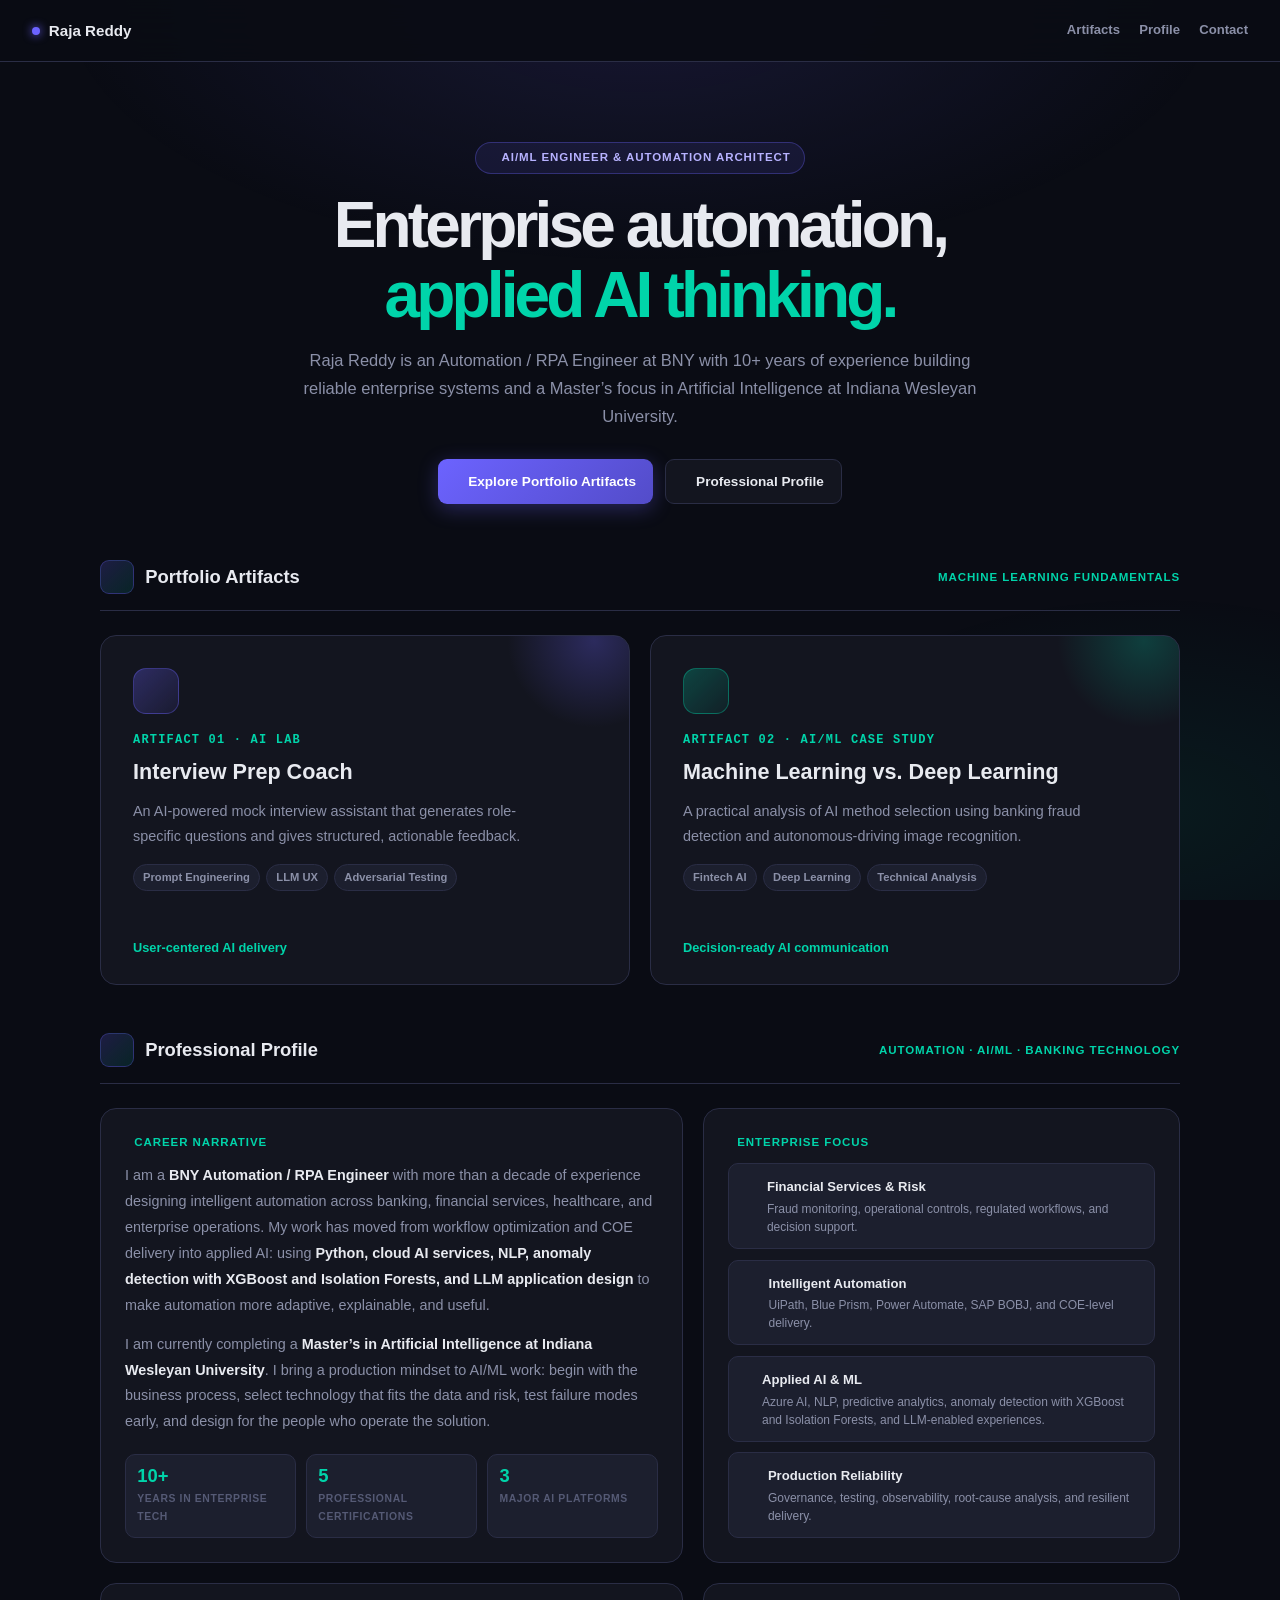
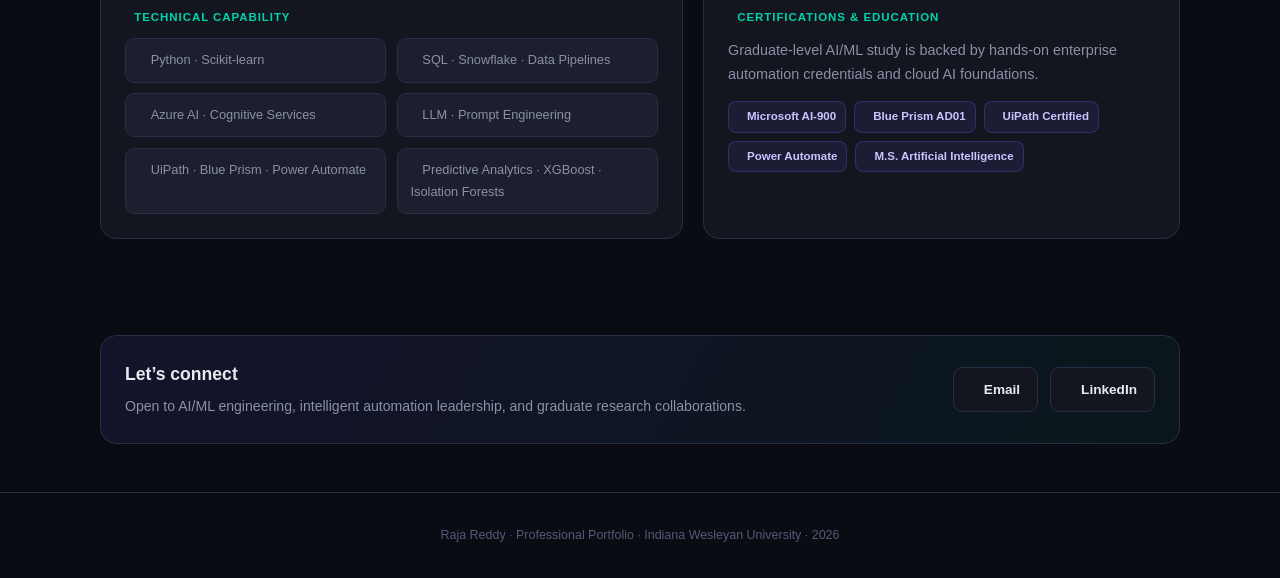
==== commit cd064bb6: "Add Artifact 5 (AI incident critical analysis) and apply W5 peer feedback: XGBoost/Isolation Forests" ====
--- a/index.html
+++ b/index.html
@@ -563,6 +563,7 @@
   <div class="nav-links">
     <a href="#artifact"><i class="fa-solid fa-robot"></i> Artifact 1</a>
     <a href="#artifact-2"><i class="fa-solid fa-code-compare"></i> Artifact 2</a>
+    <a href="#artifact-5"><i class="fa-solid fa-scale-balanced"></i> Artifact 5</a>
     <a href="#skills"><i class="fa-solid fa-bolt"></i> Skills</a>
     <a href="#about"><i class="fa-solid fa-user"></i> About</a>
     <a href="#contact"><i class="fa-solid fa-envelope"></i> Contact</a>
@@ -582,7 +583,7 @@
     <span class="tag">Machine Learning · Python · Scikit-learn</span>
     <span class="tag">LLM · Prompt Engineering · GPT-4o</span>
     <span class="tag">Azure AI · Cognitive Services · NLP</span>
-    <span class="tag">Anomaly Detection · Predictive Analytics</span>
+    <span class="tag">Anomaly Detection (XGBoost, Isolation Forests) · Predictive Analytics</span>
     <span class="tag">Enterprise Automation · Blue Prism · UiPath</span>
     <span class="tag">Azure AI-900 · Blue Prism AD01 · UiPath Certified</span>
   </div>
@@ -996,6 +997,112 @@
     </div><!-- /project-card -->
   </div><!-- /artifact-2 section -->
 
+  <!-- ── ARTIFACT 5 ── -->
+  <div class="section" id="artifact-5">
+    <div class="section-header">
+      <div class="section-icon"><i class="fa-solid fa-scale-balanced" style="color:var(--accent);"></i></div>
+      <h2>AI Incident Critical Analysis</h2>
+      <span style="margin-left:auto; background:rgba(108,99,255,0.12); border:1px solid rgba(108,99,255,0.35); color:var(--accent); font-size:0.72rem; font-weight:700; letter-spacing:0.08em; text-transform:uppercase; padding:3px 12px; border-radius:999px;">Artifact 5</span>
+    </div>
+
+    <div class="project-card" style="border-color:rgba(108,99,255,0.35);">
+      <div class="project-header">
+        <div class="project-title-row">
+          <div class="project-title">When Automation Encodes Bias: The Amazon Recruiting-Tool Case</div>
+          <span class="project-live-btn" style="cursor:default;"><span class="live-dot"></span> Critical Analysis</span>
+        </div>
+        <div class="project-subtitle">
+          AI Ethics & Governance · Machine Learning Fundamentals · Indiana Wesleyan University · Summer 2026
+        </div>
+        <div class="project-tags">
+          <span class="tag">AI Ethics</span>
+          <span class="tag">Algorithmic Bias</span>
+          <span class="tag">Responsible AI</span>
+          <span class="tag">Governance</span>
+          <span class="tag">Fintech Risk</span>
+        </div>
+      </div>
+
+      <div class="project-body">
+        <div class="insight" style="border-left-color:var(--accent); margin:0;">
+          <p style="font-style:normal; color:var(--text-muted);">
+            <strong style="color:var(--text);">Artifact summary:</strong> A critical analysis of a real, documented AI failure, the Amazon experimental recruiting tool that taught itself to penalize female candidates. It shows how I reason about ethical and governance risk in deployed machine learning, not just how I build it.
+          </p>
+        </div>
+
+        <div class="subsection">
+          <div class="subsection-title">Introduction</div>
+          <p>
+            This artifact analyzes a significant AI incident and demonstrates the critical-thinking and ethical judgment that separate a mature AI/ML leader from a pure technologist. It speaks directly to the risk and compliance audience this portfolio targets.
+          </p>
+        </div>
+
+        <div class="subsection">
+          <div class="subsection-title">Description</div>
+          <p>
+            A written critical analysis of Amazon's experimental AI recruiting tool, developed from 2014 to 2018, which learned to downgrade female candidates because it was trained on roughly a decade of male-dominated resumes. The piece identifies three ethical issues, explains the reasoning behind each, and proposes a mitigation strategy.
+          </p>
+        </div>
+
+        <div class="subsection">
+          <div class="subsection-title">Objective</div>
+          <p>
+            Identify and critically analyze three ethical issues in a significant AI incident, then reflect on how my own thinking evolved and how that will shape my future approach to AI development.
+          </p>
+        </div>
+
+        <div class="subsection">
+          <div class="subsection-title">Process</div>
+          <p>
+            I selected the case from the AI Incident Database, summarized the key facts from primary reporting, then worked through three ethical lenses: algorithmic amplification of historical bias, opaque decision-making, and weak governance. For each I recorded why I chose it, my analytical thought process, and a concrete mitigation. I closed with a reflection on a changed assumption, that more data automatically means fairer outcomes.
+          </p>
+        </div>
+
+        <div class="subsection">
+          <div class="subsection-title">Tools and Tech Used</div>
+          <p>
+            Critical-analysis and algorithmic-bias frameworks, fairness-audit and explainability concepts, and source validation against Reuters, BBC, the ACLU, and the AI Incident Database. No model was built; the competency demonstrated is ethical reasoning over deployed machine learning.
+          </p>
+        </div>
+
+        <div class="subsection">
+          <div class="subsection-title">Value Proposition</div>
+          <div class="case-study-grid">
+            <div class="case-lens">
+              <div class="case-lens-title"><i class="fa-solid fa-gem"></i> Unique Value</div>
+              <p>
+                Most automation portfolios show what was built. This artifact shows the judgment behind responsible deployment: how to spot bias that hides inside historical data, why opacity is its own failure, and why governance must precede scale. That blend of build and oversee is exactly what risk and compliance partners need from an AI/ML lead.
+              </p>
+            </div>
+            <div class="case-lens deep-learning">
+              <div class="case-lens-title"><i class="fa-solid fa-bullseye"></i> Relevance</div>
+              <p>
+                Directly relevant to fintech hiring, lending, and monitoring systems where biased or opaque models create real regulatory and reputational exposure. It reinforces the portfolio's core theme of enterprise automation delivered with applied AI thinking.
+              </p>
+            </div>
+          </div>
+        </div>
+
+        <div class="subsection">
+          <div class="subsection-title">References</div>
+          <ul class="case-points">
+            <li>Dastin, J. (2018, October 10). Amazon scraps secret AI recruiting tool that showed bias against women. Reuters.</li>
+            <li>BBC. (2018, October 10). Amazon scrapped 'sexist AI' tool. BBC News.</li>
+            <li>ACLU. (2018). Why Amazon's automated hiring tool discriminated against women. American Civil Liberties Union.</li>
+            <li>Incident Database. (n.d.). Incident 37: Amazon's experimental hiring tool allegedly displayed gender bias in candidate rankings.</li>
+          </ul>
+        </div>
+
+        <div class="subsection">
+          <div class="subsection-title">Audience Customization</div>
+          <p>
+            Written for fintech hiring managers, AI/ML engineering leads, and risk/compliance partners. For a general reader, each ethical issue carries a one-line takeaway so the analysis is scannable; for a technical reviewer, the fairness-audit and explainability framing shows operational depth.
+          </p>
+        </div>
+      </div><!-- /project-body -->
+    </div><!-- /project-card -->
+  </div><!-- /artifact-5 section -->
+
   <!-- ── SKILLS ── -->
   <div class="section" id="skills">
     <div class="section-header">
@@ -1024,7 +1131,7 @@
       <div class="skill-item">
         <div class="skill-icon">⚙️</div>
         <div class="skill-cat">ML in Production</div>
-        <div class="skill-name">Anomaly Detection · NLP · UiPath AI Center</div>
+        <div class="skill-name">Anomaly Detection (XGBoost, Isolation Forests) · NLP · UiPath AI Center</div>
         <div class="skill-bar-bg" style="margin-top:0.5rem"><div class="skill-bar-fill" style="width:87%"></div></div>
       </div>
       <div class="skill-item">
@@ -1175,7 +1282,7 @@
           <span class="tag">Python · Scikit-learn</span>
           <span class="tag">Azure Cognitive Services</span>
           <span class="tag">UiPath AI Center</span>
-          <span class="tag">NLP · Anomaly Detection</span>
+          <span class="tag">NLP · Anomaly Detection (XGBoost, Isolation Forests)</span>
           <span class="tag">LLM Evaluation</span>
           <span class="tag">Blue Prism · UiPath · AA</span>
           <span class="tag">COE Leadership</span>
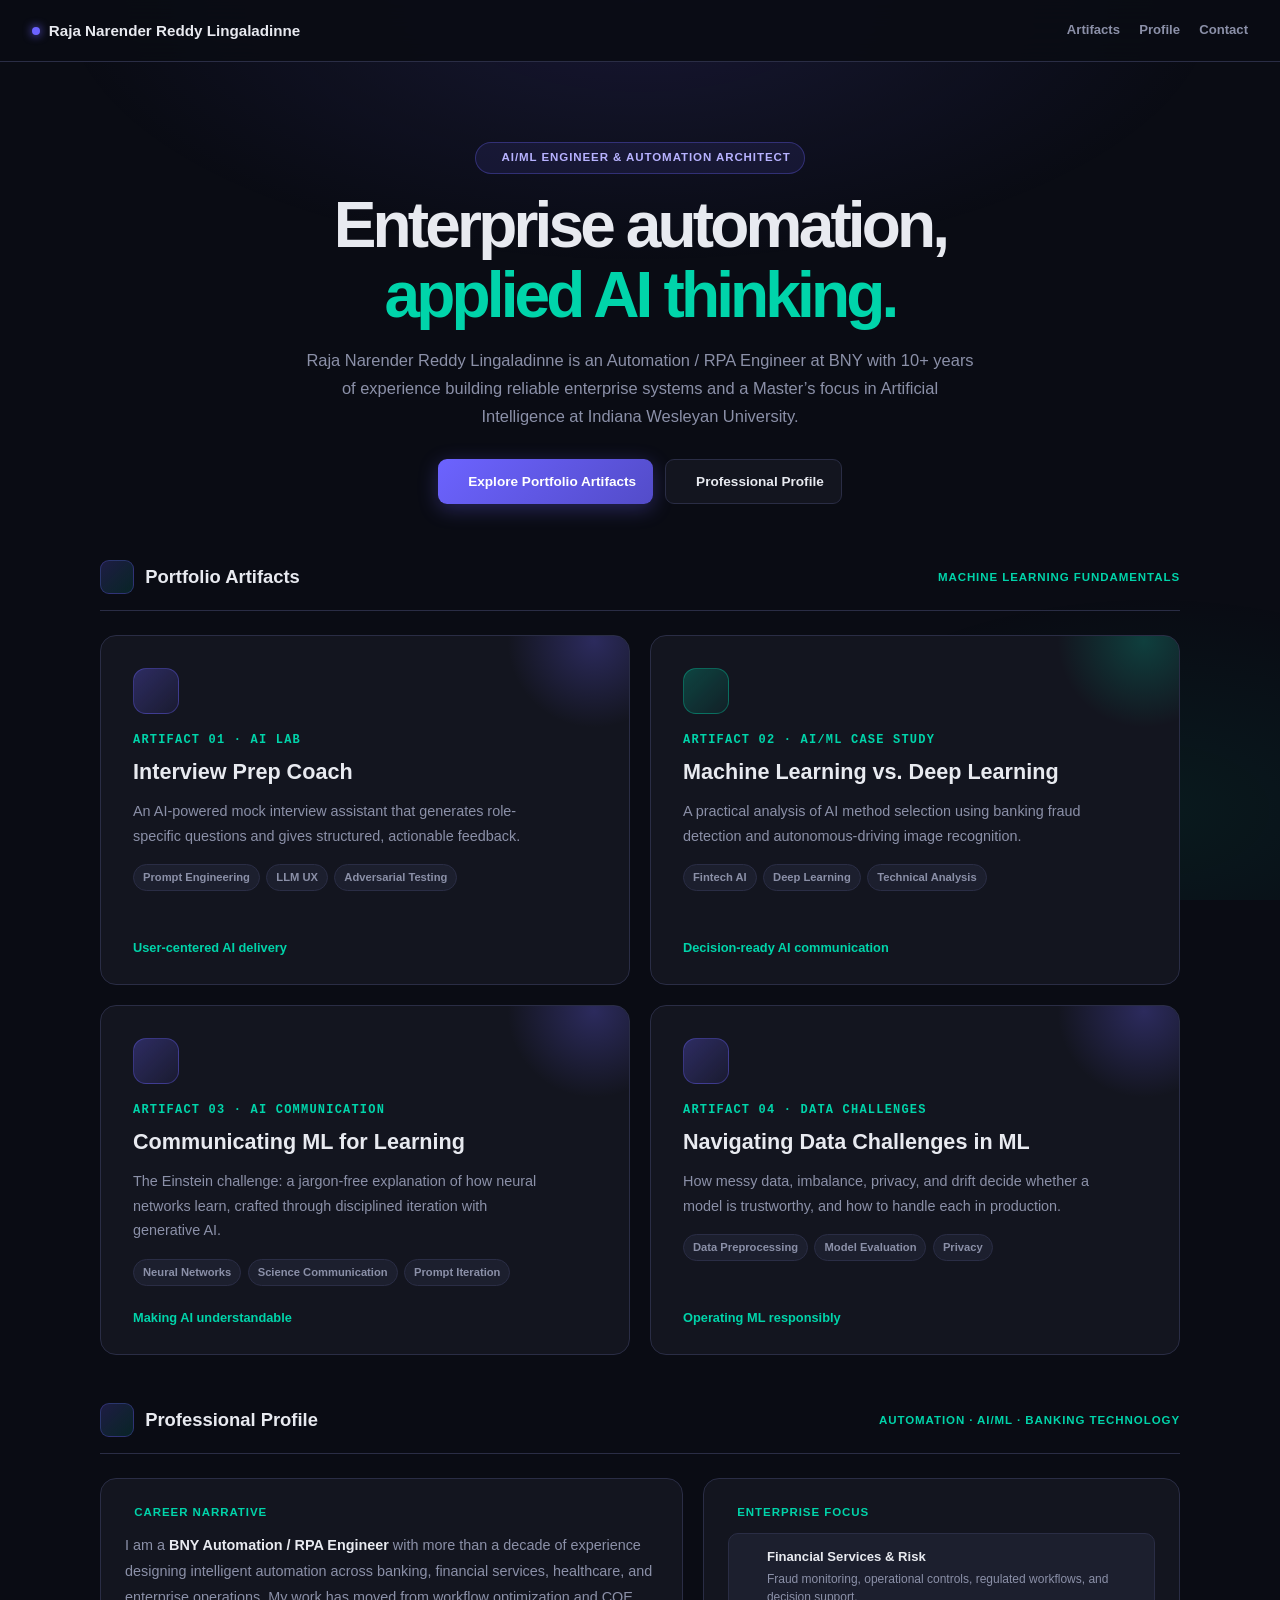
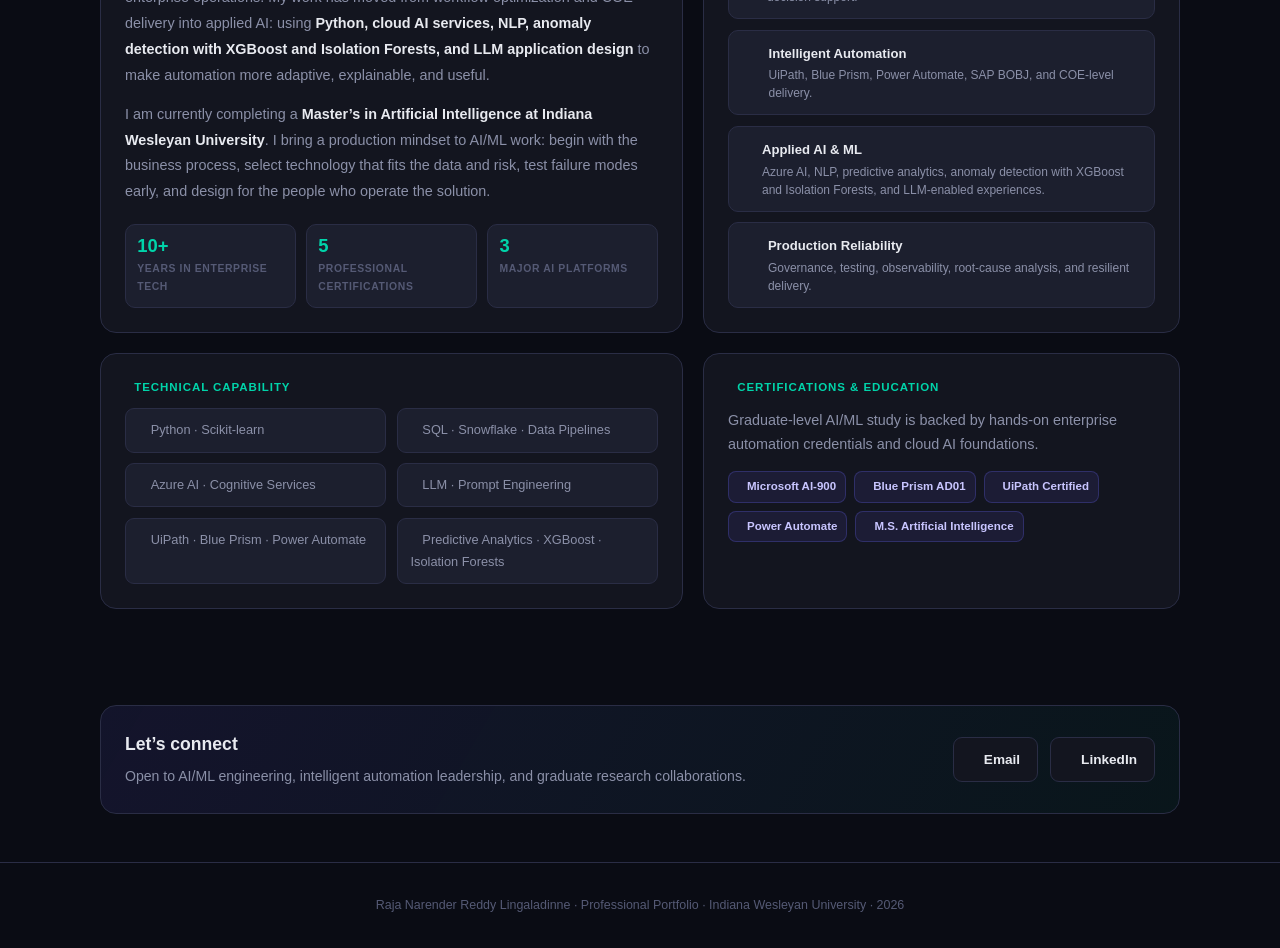
==== commit 60f0b98b: "Apply W5 peer feedback and add Artifact 5; merge remote Artifacts 3/4; remove all em dashes; fix div" ====
--- a/index.html
+++ b/index.html
@@ -576,7 +576,7 @@
   <div class="hero-role"><i class="fa-solid fa-microchip"></i> AI/ML Engineer &amp; Automation Architect</div>
   <h1>Building Intelligent Systems<br /><span>At the Intersection of AI &amp; Automation</span></h1>
   <p>
-    10+ years architecting enterprise AI solutions — from large-scale automation platforms
+    10+ years architecting enterprise AI solutions, from large-scale automation platforms
     to machine learning pipelines, LLM applications, and production AI systems.
   </p>
   <div class="hero-tags">
@@ -640,7 +640,7 @@
           <p>
             Preparing for AI/ML and software engineering interviews is disorganized, expensive, and feedback-free.
             Generic prep books aren't role-specific. Coaching is unaffordable for most students.
-            Solo practice produces no feedback loop — you answer into the void.
+            Solo practice produces no feedback loop. You answer into the void.
             Every member of my cohort is on the job market, making this problem both personal and universal.
           </p>
         </div>
@@ -651,7 +651,7 @@
           <p>
             A no-code AI chatbot that does two things: (1) generates five role-specific interview questions
             given a job title, company type, and experience level, and (2) evaluates the user's answers
-            in four parts — <em>what worked, what's missing, what to add, and a stronger version to compare against</em>.
+            in four parts: <em>what worked, what's missing, what to add, and a stronger version to compare against</em>.
             It won't hand you a script to memorize because memorized answers fail in real interviews.
           </p>
         </div>
@@ -702,10 +702,10 @@
           <div class="subsection-title">My Role</div>
           <p>
             Solo designer and builder of the entire system (part of Group 2 for ideation and testing).
-            I wrote and iterated the full system prompt — the primary engineering artifact.
+            I wrote and iterated the full system prompt, the primary engineering artifact.
             I ran all 15 test scenarios, documented every result, and executed a deliberate
             mid-project <strong style="color:var(--text)">pivot</strong>: an earlier concept (Menu Match) was abandoned after
-            identifying it crossed into restricted medical advice territory — a conscious risk management decision.
+            identifying it crossed into restricted medical advice territory, a conscious risk management decision.
           </p>
         </div>
 
@@ -715,7 +715,7 @@
           <div class="card" style="margin-bottom:0.75rem">
             <strong style="color:var(--accent2); font-size:0.85rem;">Input Contract</strong>
             <p style="color:var(--text-muted); font-size:0.88rem; margin-top:0.3rem;">
-              The bot requires three intake fields before generating anything — role, company type, and years of experience.
+              The bot requires three intake fields before generating anything: role, company type, and years of experience.
               This prevents hallucinated generic output and forces the user to give the model the context it needs.
             </p>
           </div>
@@ -730,14 +730,13 @@
             <strong style="color:var(--accent2); font-size:0.85rem;">Feedback Schema</strong>
             <p style="color:var(--text-muted); font-size:0.88rem; margin-top:0.3rem;">
               Answer evaluation is broken into four parts: what worked · what's missing · what to add · a stronger version.
-              Deliberately avoids scripted answers — memorized responses fail in real interviews.
+              Deliberately avoids scripted answers. Memorized responses fail in real interviews.
             </p>
           </div>
           <div class="card">
             <strong style="color:var(--accent2); font-size:0.85rem;">Constraint Design</strong>
             <p style="color:var(--text-muted); font-size:0.88rem; margin-top:0.3rem;">
-              The system prompt hard-blocks salary negotiation numbers, resume writing, travel/booking, and medical advice —
-              all routes that would break the product's value proposition or violate platform guidelines.
+              The system prompt hard-blocks salary negotiation numbers, resume writing, travel/booking, and medical advice, all routes that would break the product's value proposition or violate platform guidelines.
             </p>
           </div>
         </div>
@@ -766,7 +765,7 @@
           <div class="scenario-grid">
             <div class="scenario-item">
               <span class="scenario-badge pass">PASS</span>
-              <div class="scenario-text"><strong>Behavioral Feedback</strong><br />4-part structured feedback on a weak answer — flagged as strongest feature</div>
+              <div class="scenario-text"><strong>Behavioral Feedback</strong><br />4-part structured feedback on a weak answer, flagged as strongest feature</div>
             </div>
             <div class="scenario-item">
               <span class="scenario-badge pass">PASS</span>
@@ -790,11 +789,11 @@
             </div>
             <div class="scenario-item">
               <span class="scenario-badge pass">PASS</span>
-              <div class="scenario-text"><strong>Gibberish Input</strong><br />No crash, no hallucination — handled same as vague input</div>
+              <div class="scenario-text"><strong>Gibberish Input</strong><br />No crash, no hallucination, handled same as vague input</div>
             </div>
             <div class="scenario-item">
               <span class="scenario-badge partial">PARTIAL</span>
-              <div class="scenario-text"><strong>Mock Interview Roleplay</strong><br />Asked for intake first vs. starting organically — technically correct, slightly rigid</div>
+              <div class="scenario-text"><strong>Mock Interview Roleplay</strong><br />Asked for intake first vs. starting organically, technically correct, slightly rigid</div>
             </div>
           </div>
         </div>
@@ -873,9 +872,9 @@
         <div class="subsection">
           <div class="subsection-title">Future Work</div>
           <ul class="future-list">
-            <li>Add dynamic roleplay mode — skip intake for returning users who already provided context</li>
+            <li>Add dynamic roleplay mode, skip intake for returning users who already provided context</li>
             <li>Fix Scenario 12: allow organic mock interview start without requiring all intake fields upfront</li>
-            <li>Polish Chatbase deployment page — welcome text, starter chips, branding — before external sharing</li>
+            <li>Polish Chatbase deployment page: welcome text, starter chips, branding, before external share</li>
             <li>Explore RAG integration: feed real job descriptions to generate company-specific questions</li>
           </ul>
         </div>
@@ -1174,7 +1173,7 @@
       <p style="color:var(--text); font-size:0.95rem; font-weight:500; line-height:1.7; margin-bottom:0.75rem;">
         A senior AI/ML practitioner and automation architect committed to building production-grade intelligent systems
         that generate measurable business value. I bring 10+ years of hands-on experience designing enterprise automation
-        at scale, combined with growing depth in applied machine learning, LLM development, and cloud AI — making me equally
+        at scale, combined with growing depth in applied machine learning, LLM development, and cloud AI, making me equally
         effective as a technical contributor and a strategic leader in AI-driven organizations.
       </p>
       <div style="font-size:0.78rem; font-weight:700; text-transform:uppercase; letter-spacing:0.1em; color:var(--accent2); margin-bottom:0.5rem;">Target Audience</div>
@@ -1188,7 +1187,7 @@
     <!-- BIO -->
     <div class="card" style="margin-bottom:1rem">
       <p style="color:var(--text-muted); font-size:0.92rem; margin-bottom:0.9rem;">
-        I'm <strong style="color:var(--text)">Raja Narender Reddy Lingaladinne</strong> — a technology professional with over a decade of experience
+        I'm <strong style="color:var(--text)">Raja Narender Reddy Lingaladinne</strong>, a technology professional with over a decade of experience
         designing and delivering <strong style="color:var(--text)">enterprise-scale intelligent automation systems</strong> across banking, financial services,
         healthcare, and government sectors. My career began in infrastructure and systems engineering, progressed through
         deep specialization in robotic process automation architecture, and has now evolved into a focused transition toward
@@ -1196,13 +1195,13 @@
       </p>
       <p style="color:var(--text-muted); font-size:0.92rem; margin-bottom:0.9rem;">
         Throughout my automation career, I've led COE-level practices, architected scalable process automation solutions,
-        and increasingly embedded AI capabilities directly into production workflows — integrating Azure Cognitive Services
+        and increasingly embedded AI capabilities directly into production workflows, integrating Azure Cognitive Services
         for natural language processing, developing predictive analytics models in Python to drive operational intelligence,
         and leading the adoption of ML model deployment within enterprise RPA platforms. This work gave me a rare vantage point:
         I've seen firsthand where rule-based automation hits its ceiling, and where machine learning takes over.
       </p>
       <p style="color:var(--text-muted); font-size:0.92rem;">
-        I'm now deliberately closing the gap between automation practitioner and AI engineer — pursuing graduate studies
+        I'm now deliberately closing the gap between automation practitioner and AI engineer, pursuing graduate studies
         in Machine Learning Fundamentals at Indiana Wesleyan University, building LLM-powered applications from scratch,
         and developing a portfolio that demonstrates both the breadth of my automation background and the depth of
         my growing AI/ML capabilities. I bring a practitioner's rigor to everything I build:
@@ -1275,7 +1274,7 @@
           Senior technical authority for AI strategy and intelligent automation across enterprise operations.
           Architect ML-powered workflows, lead Azure AI/NLP integrations, govern UiPath AI Center model deployment,
           and design anomaly detection systems for real-time fraud monitoring. Evaluate and prototype emerging AI capabilities
-          — LLMs, generative AI, computer vision — for enterprise adoption. Own the full COE lifecycle: discovery, architecture,
+          LLMs, generative AI, and computer vision for enterprise adoption. Own the full COE lifecycle: discovery, architecture,
           engineering governance, and production reliability.
         </p>
         <div style="display:flex; flex-wrap:wrap; gap:0.4rem;">
@@ -1299,7 +1298,7 @@
         </div>
         <p style="color:var(--text-muted); font-size:0.88rem; line-height:1.65; margin-bottom:0.9rem;">
           Progressed from RPA developer to senior engineer across highly regulated banking and government environments.
-          Built mission-critical automation for AML, BSA, CDD, and financial operations — integrated with SAP, Mainframe,
+          Built mission-critical automation for AML, BSA, CDD, and financial operations, integrated with SAP, Mainframe,
           and proprietary platforms. Applied early AI/ML techniques for intelligent exception handling and decision augmentation.
           Owned production reliability, security governance (RBAC, credential management), and AI readiness assessments
           that shaped the ML practice later formalized at BNY.
